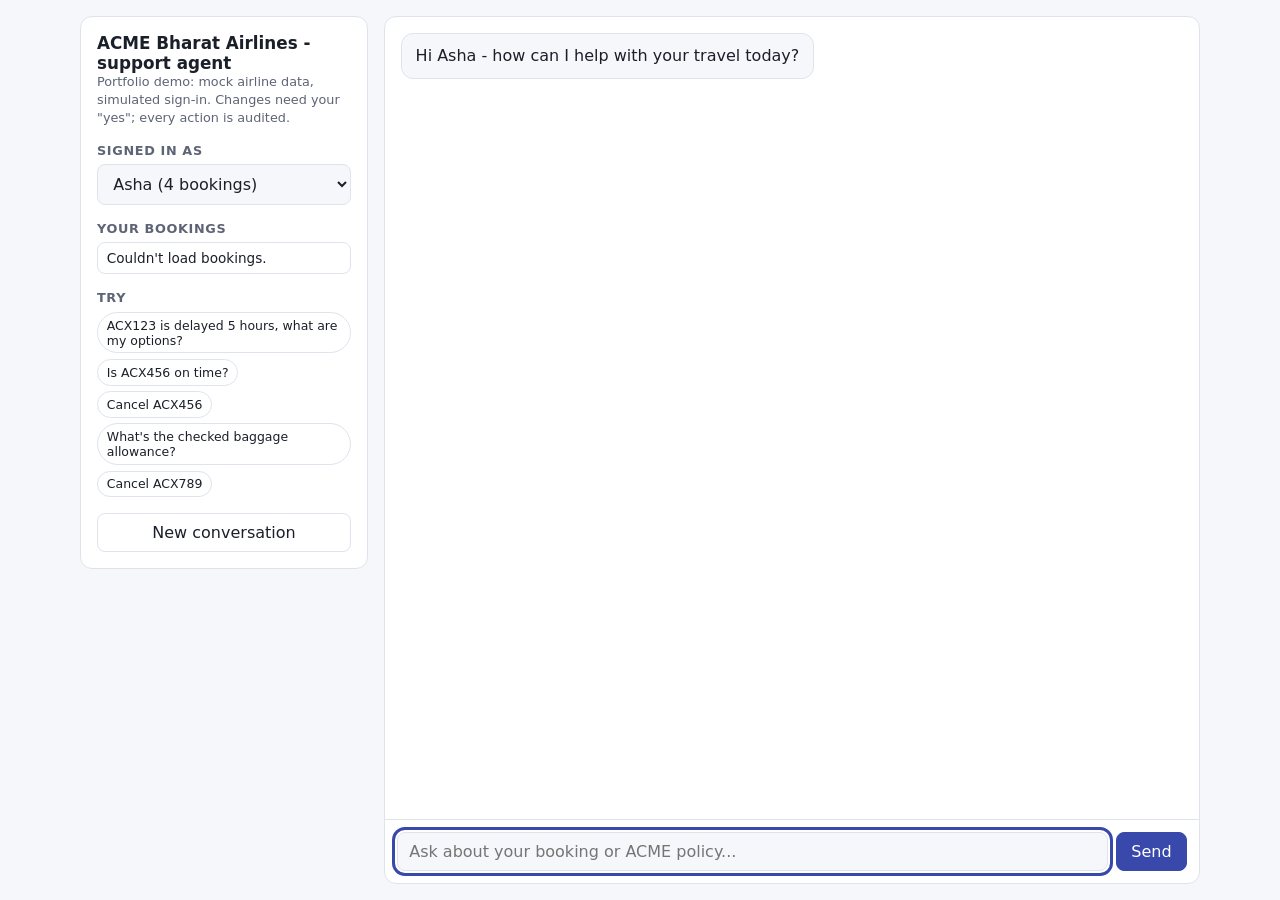
==== src/web/index.html @ 60282e02 "Phase D1: demo chat page with user switcher and confirm buttons src/web/index.html (served at /): pl" ====
<!doctype html>
<html lang="en">
<head>
  <meta charset="utf-8">
  <meta name="viewport" content="width=device-width, initial-scale=1">
  <!-- Declare both themes early so the first paint already matches the user's system theme -->
  <meta name="color-scheme" content="light dark">
  <title>ACME Support Agent - demo</title>
  <style>
    :root {
      color-scheme: light dark;

      /* raw colour pairs */
      --bg-l: #f6f7fb;        --bg-d: #0f1218;
      --panel-l: #ffffff;     --panel-d: #181c24;
      --text-l: #1b1f29;      --text-d: #e7eaf0;
      --muted-l: #5d6475;     --muted-d: #9aa3b5;
      --line-l: #dfe3ec;      --line-d: #2a303c;
      --brand-l: #3949ab;     --brand-d: #8c9eff;
      --brand-text-l: #ffffff; --brand-text-d: #10142a;
      --user-l: #e8ebfa;      --user-d: #26305a;
      --warn-l: #fff4e0;      --warn-d: #3a2c12;

      /* fallback for browsers without light-dark(): pick the pair with a media query */
      --bg: var(--bg-l); --panel: var(--panel-l); --text: var(--text-l); --muted: var(--muted-l);
      --line: var(--line-l); --brand: var(--brand-l); --brand-text: var(--brand-text-l);
      --user: var(--user-l); --warn: var(--warn-l);
      @media (prefers-color-scheme: dark) {
        --bg: var(--bg-d); --panel: var(--panel-d); --text: var(--text-d); --muted: var(--muted-d);
        --line: var(--line-d); --brand: var(--brand-d); --brand-text: var(--brand-text-d);
        --user: var(--user-d); --warn: var(--warn-d);
      }
      @supports (color: light-dark(white, black)) {
        --bg: light-dark(var(--bg-l), var(--bg-d));
        --panel: light-dark(var(--panel-l), var(--panel-d));
        --text: light-dark(var(--text-l), var(--text-d));
        --muted: light-dark(var(--muted-l), var(--muted-d));
        --line: light-dark(var(--line-l), var(--line-d));
        --brand: light-dark(var(--brand-l), var(--brand-d));
        --brand-text: light-dark(var(--brand-text-l), var(--brand-text-d));
        --user: light-dark(var(--user-l), var(--user-d));
        --warn: light-dark(var(--warn-l), var(--warn-d));
      }
      accent-color: var(--brand);
      font-family: system-ui, -apple-system, "Segoe UI", Roboto, sans-serif;
    }
    * { box-sizing: border-box; }
    body { margin: 0; background: var(--bg); color: var(--text); }
    .visually-hidden {
      position: absolute; width: 1px; height: 1px; padding: 0; margin: -1px;
      overflow: hidden; clip: rect(0 0 0 0); white-space: nowrap; border: 0;
    }
    .app {
      display: grid; grid-template-columns: 18rem 1fr; gap: 1rem;
      max-width: 72rem; margin: 0 auto; padding: 1rem; min-height: 100dvh;
    }
    @media (max-width: 52rem) { .app { grid-template-columns: 1fr; } }

    aside, main { background: var(--panel); border: 1px solid var(--line); border-radius: 12px; }
    aside { padding: 1rem; display: flex; flex-direction: column; gap: 1rem; align-self: start; }
    h1 { font-size: 1.05rem; margin: 0; }
    h2 { font-size: .8rem; text-transform: uppercase; letter-spacing: .05em; color: var(--muted); margin: 0 0 .4rem; }
    .note { font-size: .8rem; color: var(--muted); margin: 0; line-height: 1.4; }
    select, input, button { font: inherit; }
    select, input[type="text"] {
      width: 100%; padding: .55rem .7rem; border: 1px solid var(--line); border-radius: 8px;
      background: var(--bg); color: var(--text);
    }
    button {
      padding: .55rem .9rem; border-radius: 8px; border: 1px solid var(--line);
      background: var(--panel); color: var(--text); cursor: pointer;
    }
    button.primary { background: var(--brand); color: var(--brand-text); border-color: var(--brand); }
    button:disabled { opacity: .55; cursor: not-allowed; }
    :focus-visible { outline: 3px solid var(--brand); outline-offset: 2px; }

    .bookings { list-style: none; padding: 0; margin: 0; display: grid; gap: .4rem; }
    .bookings li { font-size: .85rem; padding: .45rem .55rem; border: 1px solid var(--line); border-radius: 8px; }
    .bookings b { font-family: ui-monospace, monospace; }
    .bookings span { display: block; color: var(--muted); font-size: .78rem; }
    .examples { display: flex; flex-wrap: wrap; gap: .35rem; }
    .examples button { font-size: .78rem; padding: .3rem .55rem; border-radius: 999px; text-align: left; }

    main { display: grid; grid-template-rows: 1fr auto; min-height: 70dvh; overflow: hidden; }
    .log {
      list-style: none; margin: 0; padding: 1rem; overflow-y: auto; display: flex;
      flex-direction: column; gap: .75rem; max-height: calc(100dvh - 9rem);
      scrollbar-width: thin;
    }
    .msg { max-width: 85%; padding: .65rem .85rem; border-radius: 12px; line-height: 1.45; }
    .msg p { margin: 0; white-space: pre-wrap; overflow-wrap: anywhere; }
    .msg.user { align-self: flex-end; background: var(--user); }
    .msg.bot { align-self: flex-start; background: var(--bg); border: 1px solid var(--line); }
    .msg.error { align-self: flex-start; background: var(--warn); }
    .meta { margin-top: .45rem; font-size: .72rem; color: var(--muted); display: flex; flex-wrap: wrap; gap: .35rem; }
    .badge { border: 1px solid var(--line); border-radius: 999px; padding: .05rem .45rem; font-family: ui-monospace, monospace; }
    .confirm { display: flex; gap: .5rem; margin-top: .6rem; }
    .typing { color: var(--muted); font-size: .85rem; padding: 0 1rem .5rem; min-height: 1.2rem; }

    form { display: flex; gap: .5rem; padding: .75rem; border-top: 1px solid var(--line); }
    form input { flex: 1; }
  </style>
</head>
<body>
<div class="app">
  <aside aria-label="Demo controls">
    <div>
      <h1>ACME Bharat Airlines - support agent</h1>
      <p class="note">Portfolio demo: mock airline data, simulated sign-in. Changes need your "yes"; every action is audited.</p>
    </div>

    <div>
      <label for="user"><h2>Signed in as</h2></label>
      <select id="user">
        <option value="asha">Asha (4 bookings)</option>
        <option value="ravi">Ravi (3 bookings)</option>
      </select>
    </div>

    <div>
      <h2 id="bookings-title">Your bookings</h2>
      <ul class="bookings" id="bookings" aria-labelledby="bookings-title"></ul>
    </div>

    <div>
      <h2 id="examples-title">Try</h2>
      <div class="examples" id="examples" role="group" aria-labelledby="examples-title"></div>
    </div>

    <button type="button" id="new-chat">New conversation</button>
  </aside>

  <main>
    <!-- role="log": new messages are announced to screen readers politely -->
    <ol class="log" id="log" role="log" aria-label="Conversation"></ol>
    <div>
      <p class="typing" id="typing" aria-live="polite"></p>
      <!-- A real form with a single-line input: Enter submits natively and IME input is safe -->
      <form id="form">
        <label for="message" class="visually-hidden">Message</label>
        <input type="text" id="message" autocomplete="off" required maxlength="1000"
               placeholder="Ask about your booking or ACME policy...">
        <button type="submit" class="primary" id="send">Send</button>
      </form>
    </div>
  </main>
</div>

<script>
{
  const EXAMPLES = {
    asha: ["ACX123 is delayed 5 hours, what are my options?", "Is ACX456 on time?",
           "Cancel ACX456", "What's the checked baggage allowance?", "Cancel ACX789"],
    ravi: ["My flight ACX789 got cancelled, what can I do?", "What's happening with ACX654?",
           "ACX987 is delayed 7 hours - compensation?", "I want to speak to a manager"],
  };
  const $ = (id) => document.getElementById(id);
  const log = $("log"), form = $("form"), input = $("message"), send = $("send");
  const typing = $("typing"), userSel = $("user");
  let session = crypto.randomUUID();

  const headers = () => ({ "Authorization": `Bearer demo-${userSel.value}`,
                           "Content-Type": "application/json" });

  // Untrusted text (customer input, LLM output) is only ever inserted with textContent:
  // never innerHTML, so a message containing HTML/script can't run in this page.
  function el(tag, cls, text) {
    const node = document.createElement(tag);
    if (cls) node.className = cls;
    if (text != null) node.textContent = text;
    return node;
  }

  function add(node) {
    log.append(node);
    node.scrollIntoView({ block: "end", behavior: "smooth" });
  }

  function addUser(text) {
    const li = el("li", "msg user");
    li.append(el("p", null, text));
    add(li);
  }

  function addBot(data) {
    const li = el("li", "msg bot");
    li.append(el("p", null, data.reply));
    const meta = el("div", "meta");
    meta.append(el("span", "badge", data.route), el("span", "badge", `router: ${data.router}`),
                el("span", "badge", `${data.latency_ms} ms`));
    for (const s of data.sources || []) meta.append(el("span", "badge", s));
    li.append(meta);
    if (data.pending_action) {
      const box = el("div", "confirm");
      const yes = el("button", "primary", "Yes, go ahead");
      const no = el("button", null, "No");
      for (const [btn, answer] of [[yes, "yes"], [no, "no"]]) {
        btn.type = "button";
        btn.addEventListener("click", () => { yes.disabled = no.disabled = true; ask(answer); });
      }
      box.append(yes, no);
      li.append(box);
    }
    add(li);
  }

  function addError(text) {
    const li = el("li", "msg error");
    li.append(el("p", null, text));
    add(li);
  }

  async function ask(text) {
    addUser(text);
    send.disabled = true;
    typing.textContent = "Agent is working...";
    try {
      const res = await fetch("/v1/chat", { method: "POST", headers: headers(),
                                            body: JSON.stringify({ message: text, session_id: session }) });
      if (res.status === 429) addError("Too many requests for this demo right now - please wait a minute.");
      else if (!res.ok) addError(`Something went wrong (HTTP ${res.status}). Please try again.`);
      else addBot(await res.json());
    } catch {
      addError("Couldn't reach the server. Is it running?");
    } finally {
      send.disabled = false;
      typing.textContent = "";
      input.focus();
      loadBookings();   // a cancel or rebooking changes the sidebar, whichever button sent it
    }
  }

  async function loadBookings() {
    const list = $("bookings");
    list.replaceChildren();
    try {
      const res = await fetch("/v1/bookings", { headers: headers() });
      for (const b of await res.json()) {
        const li = el("li");
        li.append(el("b", null, b.pnr), document.createTextNode(` ${b.flight}`),
                  el("span", null, `${b.route} · ${b.status}`));
        list.append(li);
      }
    } catch { list.append(el("li", null, "Couldn't load bookings.")); }
  }

  function loadExamples() {
    const box = $("examples");
    box.replaceChildren();
    for (const text of EXAMPLES[userSel.value]) {
      const b = el("button", null, text);
      b.type = "button";
      b.addEventListener("click", () => ask(text));
      box.append(b);
    }
  }

  function newConversation() {
    session = crypto.randomUUID();
    log.replaceChildren();
    const li = el("li", "msg bot");
    li.append(el("p", null, `Hi ${userSel.options[userSel.selectedIndex].text.split(" ")[0]} - ` +
                            "how can I help with your travel today?"));
    log.append(li);
    loadBookings();
    loadExamples();
    input.focus();
  }

  form.addEventListener("submit", (e) => {
    e.preventDefault();
    const text = input.value.trim();
    if (!text || send.disabled) return;
    input.value = "";
    ask(text);
  });
  userSel.addEventListener("change", newConversation);
  $("new-chat").addEventListener("click", newConversation);
  newConversation();
}
</script>
</body>
</html>
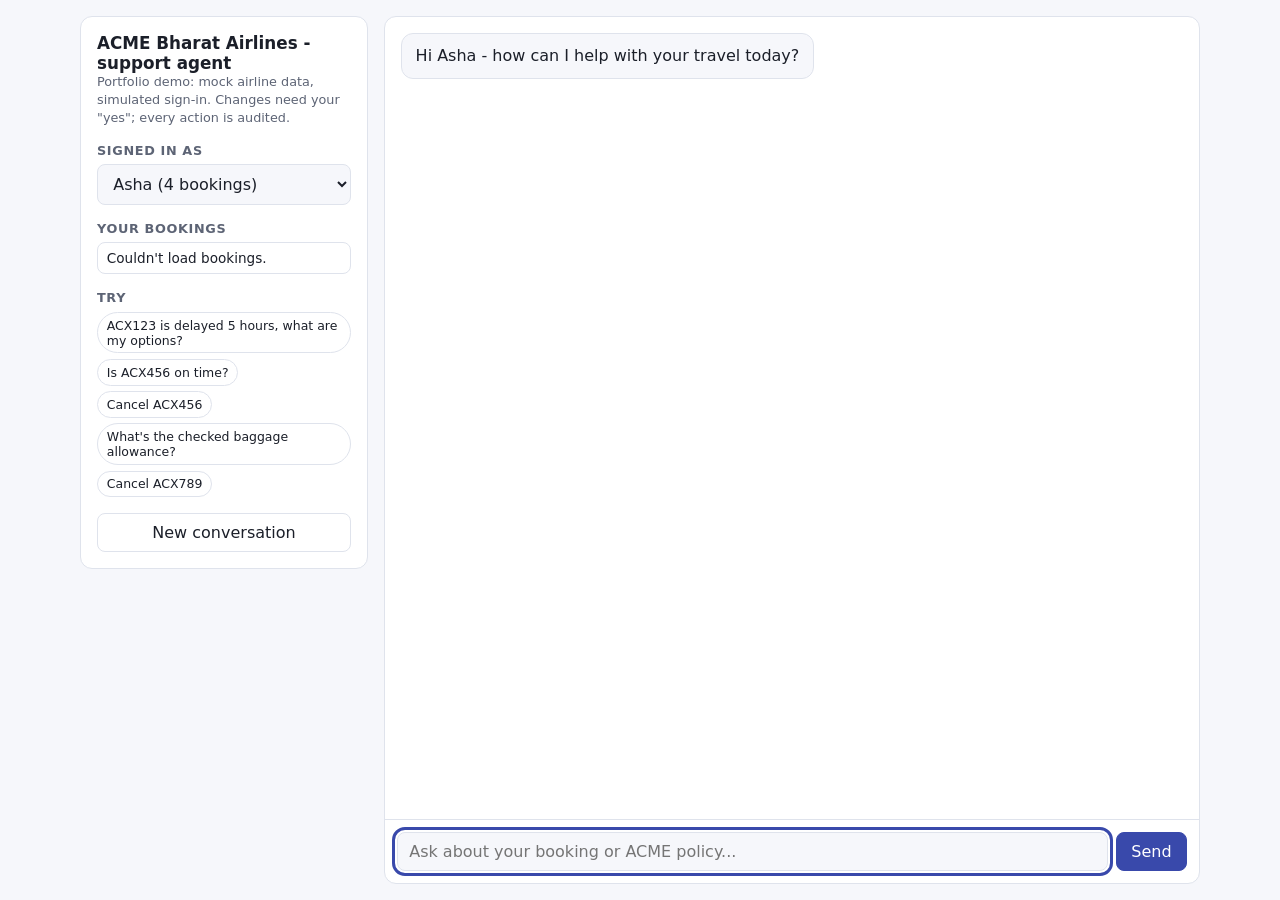
==== commit 26c575a7: "Phase D2: abuse controls, demo reset, production container - src/ratelimit.py: per-visitor limit (RA" ====
--- a/src/web/index.html
+++ b/src/web/index.html
@@ -128,6 +128,7 @@
     </div>
 
     <button type="button" id="new-chat">New conversation</button>
+    <button type="button" id="reset-demo" hidden>Reset demo data</button>
   </aside>
 
   <main>
@@ -276,6 +277,21 @@
   });
   userSel.addEventListener("change", newConversation);
   $("new-chat").addEventListener("click", newConversation);
+
+  // Public demo only: visitors share one mock airline, so let anyone restore it.
+  const resetBtn = $("reset-demo");
+  fetch("/v1/demo").then((r) => r.json()).then((d) => { resetBtn.hidden = !d.demo_mode; })
+                   .catch(() => {});
+  resetBtn.addEventListener("click", async () => {
+    resetBtn.disabled = true;
+    try {
+      const res = await fetch("/v1/demo/reset", { method: "POST", headers: headers() });
+      if (!res.ok) throw new Error(res.status);
+      newConversation();
+    } catch { addError("Couldn't reset the demo data."); }
+    finally { resetBtn.disabled = false; }
+  });
+
   newConversation();
 }
 </script>
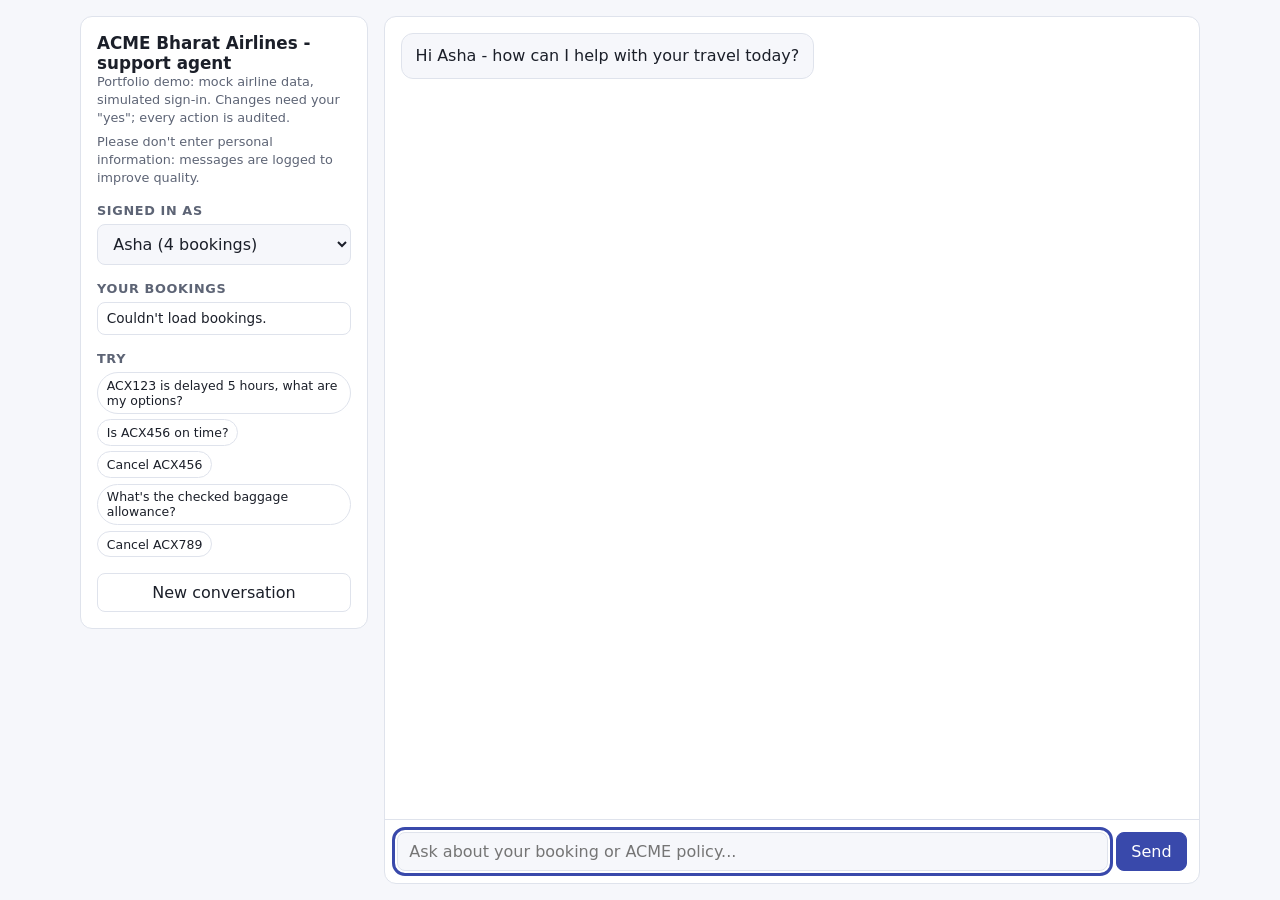
==== commit 83e54d87: "Reply polish: no leaked prompt headings, apologise only for problems Seen live on Azure: a baggage a" ====
--- a/src/web/index.html
+++ b/src/web/index.html
@@ -61,6 +61,7 @@
     h1 { font-size: 1.05rem; margin: 0; }
     h2 { font-size: .8rem; text-transform: uppercase; letter-spacing: .05em; color: var(--muted); margin: 0 0 .4rem; }
     .note { font-size: .8rem; color: var(--muted); margin: 0; line-height: 1.4; }
+    .note + .note { margin-top: .4rem; }
     select, input, button { font: inherit; }
     select, input[type="text"] {
       width: 100%; padding: .55rem .7rem; border: 1px solid var(--line); border-radius: 8px;
@@ -107,6 +108,7 @@
     <div>
       <h1>ACME Bharat Airlines - support agent</h1>
       <p class="note">Portfolio demo: mock airline data, simulated sign-in. Changes need your "yes"; every action is audited.</p>
+      <p class="note">Please don't enter personal information: messages are logged to improve quality.</p>
     </div>
 
     <div>
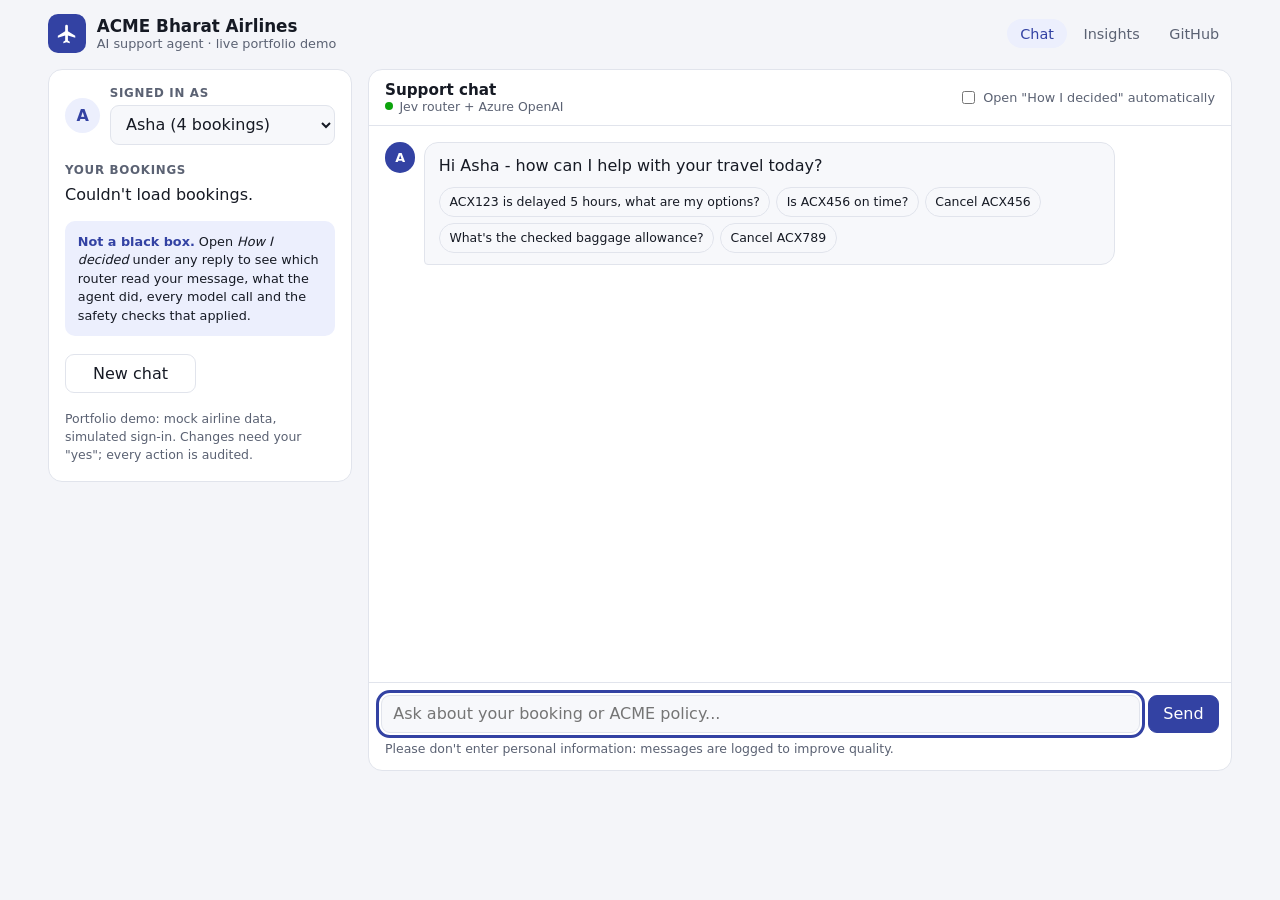
==== commit bd0814b8: "Glass-box chat redesign + public /insights page Chat page: airline header with Chat / Insights / Git" ====
--- a/src/web/index.html
+++ b/src/web/index.html
@@ -9,38 +9,53 @@
   <style>
     :root {
       color-scheme: light dark;
+      interpolate-size: allow-keywords;   /* lets <details> animate to its natural height */
 
       /* raw colour pairs */
-      --bg-l: #f6f7fb;        --bg-d: #0f1218;
-      --panel-l: #ffffff;     --panel-d: #181c24;
-      --text-l: #1b1f29;      --text-d: #e7eaf0;
-      --muted-l: #5d6475;     --muted-d: #9aa3b5;
-      --line-l: #dfe3ec;      --line-d: #2a303c;
-      --brand-l: #3949ab;     --brand-d: #8c9eff;
-      --brand-text-l: #ffffff; --brand-text-d: #10142a;
-      --user-l: #e8ebfa;      --user-d: #26305a;
-      --warn-l: #fff4e0;      --warn-d: #3a2c12;
+      --bg-l: #f4f5f9;        --bg-d: #0d1016;
+      --panel-l: #ffffff;     --panel-d: #161a22;
+      --sunk-l: #f7f8fb;      --sunk-d: #11141b;
+      --text-l: #161a24;      --text-d: #e8ebf1;
+      --muted-l: #5b6273;     --muted-d: #9ba4b6;
+      --line-l: #e1e4ec;      --line-d: #272d39;
+      --brand-l: #3342a3;     --brand-d: #8c9eff;
+      --brand-text-l: #ffffff; --brand-text-d: #0f1330;
+      --brand-soft-l: #eceffd; --brand-soft-d: #1f2547;
+      --user-l: #3342a3;      --user-d: #3a4796;
+      --user-text-l: #ffffff; --user-text-d: #ffffff;
+      --ok-l: #e7f6e7;        --ok-d: #12301a;
+      --late-l: #fff4dc;      --late-d: #3a2c10;
+      --off-l: #fdeaea;       --off-d: #3a1719;
 
       /* fallback for browsers without light-dark(): pick the pair with a media query */
-      --bg: var(--bg-l); --panel: var(--panel-l); --text: var(--text-l); --muted: var(--muted-l);
-      --line: var(--line-l); --brand: var(--brand-l); --brand-text: var(--brand-text-l);
-      --user: var(--user-l); --warn: var(--warn-l);
+      --bg: var(--bg-l); --panel: var(--panel-l); --sunk: var(--sunk-l); --text: var(--text-l);
+      --muted: var(--muted-l); --line: var(--line-l); --brand: var(--brand-l);
+      --brand-text: var(--brand-text-l); --brand-soft: var(--brand-soft-l); --user: var(--user-l);
+      --user-text: var(--user-text-l); --ok: var(--ok-l); --late: var(--late-l); --off: var(--off-l);
       @media (prefers-color-scheme: dark) {
-        --bg: var(--bg-d); --panel: var(--panel-d); --text: var(--text-d); --muted: var(--muted-d);
-        --line: var(--line-d); --brand: var(--brand-d); --brand-text: var(--brand-text-d);
-        --user: var(--user-d); --warn: var(--warn-d);
+        --bg: var(--bg-d); --panel: var(--panel-d); --sunk: var(--sunk-d); --text: var(--text-d);
+        --muted: var(--muted-d); --line: var(--line-d); --brand: var(--brand-d);
+        --brand-text: var(--brand-text-d); --brand-soft: var(--brand-soft-d); --user: var(--user-d);
+        --user-text: var(--user-text-d); --ok: var(--ok-d); --late: var(--late-d); --off: var(--off-d);
       }
       @supports (color: light-dark(white, black)) {
         --bg: light-dark(var(--bg-l), var(--bg-d));
         --panel: light-dark(var(--panel-l), var(--panel-d));
+        --sunk: light-dark(var(--sunk-l), var(--sunk-d));
         --text: light-dark(var(--text-l), var(--text-d));
         --muted: light-dark(var(--muted-l), var(--muted-d));
         --line: light-dark(var(--line-l), var(--line-d));
         --brand: light-dark(var(--brand-l), var(--brand-d));
         --brand-text: light-dark(var(--brand-text-l), var(--brand-text-d));
+        --brand-soft: light-dark(var(--brand-soft-l), var(--brand-soft-d));
         --user: light-dark(var(--user-l), var(--user-d));
-        --warn: light-dark(var(--warn-l), var(--warn-d));
+        --user-text: light-dark(var(--user-text-l), var(--user-text-d));
+        --ok: light-dark(var(--ok-l), var(--ok-d));
+        --late: light-dark(var(--late-l), var(--late-d));
+        --off: light-dark(var(--off-l), var(--off-d));
       }
+      /* status colours: fixed in both themes, always paired with an icon and a label */
+      --good: #0ca30c; --warning: #fab219; --critical: #d03b3b;
       accent-color: var(--brand);
       font-family: system-ui, -apple-system, "Segoe UI", Roboto, sans-serif;
     }
@@ -50,73 +65,209 @@
       position: absolute; width: 1px; height: 1px; padding: 0; margin: -1px;
       overflow: hidden; clip: rect(0 0 0 0); white-space: nowrap; border: 0;
     }
+    select, input, button { font: inherit; }
+    :focus-visible { outline: 3px solid var(--brand); outline-offset: 2px; }
+    a { color: var(--brand); }
+
+    /* ---------------------------------------------------------------- top bar */
+    .topbar {
+      display: flex; align-items: center; justify-content: space-between; gap: 1rem;
+      flex-wrap: wrap; max-width: 76rem; margin: 0 auto; padding: .9rem 1rem .2rem;
+    }
+    .brand { display: flex; align-items: center; gap: .65rem; }
+    .logo {
+      inline-size: 2.4rem; block-size: 2.4rem; border-radius: 10px; display: grid;
+      place-items: center; background: var(--brand); color: var(--brand-text);
+    }
+    .brand h1 { font-size: 1.05rem; margin: 0; line-height: 1.2; }
+    .brand p { margin: 0; font-size: .8rem; color: var(--muted); }
+    nav ul { display: flex; gap: .25rem; list-style: none; margin: 0; padding: 0; }
+    nav a {
+      display: block; padding: .4rem .8rem; border-radius: 999px; text-decoration: none;
+      color: var(--muted); font-size: .9rem; font-weight: 500;
+    }
+    nav a:hover { color: var(--text); background: var(--panel); }
+    nav a[aria-current="page"] { background: var(--brand-soft); color: var(--brand); }
+
+    /* ---------------------------------------------------------------- layout */
     .app {
-      display: grid; grid-template-columns: 18rem 1fr; gap: 1rem;
-      max-width: 72rem; margin: 0 auto; padding: 1rem; min-height: 100dvh;
-    }
-    @media (max-width: 52rem) { .app { grid-template-columns: 1fr; } }
-
-    aside, main { background: var(--panel); border: 1px solid var(--line); border-radius: 12px; }
-    aside { padding: 1rem; display: flex; flex-direction: column; gap: 1rem; align-self: start; }
-    h1 { font-size: 1.05rem; margin: 0; }
-    h2 { font-size: .8rem; text-transform: uppercase; letter-spacing: .05em; color: var(--muted); margin: 0 0 .4rem; }
-    .note { font-size: .8rem; color: var(--muted); margin: 0; line-height: 1.4; }
-    .note + .note { margin-top: .4rem; }
-    select, input, button { font: inherit; }
+      display: grid; grid-template-columns: 19rem 1fr; gap: 1rem;
+      max-width: 76rem; margin: 0 auto; padding: .8rem 1rem 1rem;
+    }
+    @media (max-width: 54rem) {
+      .app { grid-template-columns: 1fr; }
+      main { order: -1; min-height: 70dvh; }      /* phones: the chat is the product - show it first */
+    }
+    aside, main { background: var(--panel); border: 1px solid var(--line); border-radius: 14px; }
+    aside { padding: 1rem; display: flex; flex-direction: column; gap: 1.1rem; align-self: start; }
+    h2 { font-size: .74rem; text-transform: uppercase; letter-spacing: .06em; color: var(--muted);
+         margin: 0 0 .5rem; font-weight: 600; }
+    .note { font-size: .78rem; color: var(--muted); margin: 0; line-height: 1.45; }
+    .note + .note { margin-top: .35rem; }
+
+    .profile { display: flex; align-items: center; gap: .6rem; }
+    .avatar {
+      flex: none; inline-size: 2.2rem; block-size: 2.2rem; border-radius: 50%; display: grid;
+      place-items: center; font-weight: 600; background: var(--brand-soft); color: var(--brand);
+    }
     select, input[type="text"] {
-      width: 100%; padding: .55rem .7rem; border: 1px solid var(--line); border-radius: 8px;
-      background: var(--bg); color: var(--text);
+      width: 100%; padding: .55rem .7rem; border: 1px solid var(--line); border-radius: 9px;
+      background: var(--sunk); color: var(--text);
     }
     button {
-      padding: .55rem .9rem; border-radius: 8px; border: 1px solid var(--line);
+      padding: .55rem .9rem; border-radius: 9px; border: 1px solid var(--line);
       background: var(--panel); color: var(--text); cursor: pointer;
     }
+    button:hover { border-color: var(--brand); }
     button.primary { background: var(--brand); color: var(--brand-text); border-color: var(--brand); }
     button:disabled { opacity: .55; cursor: not-allowed; }
-    :focus-visible { outline: 3px solid var(--brand); outline-offset: 2px; }
-
-    .bookings { list-style: none; padding: 0; margin: 0; display: grid; gap: .4rem; }
-    .bookings li { font-size: .85rem; padding: .45rem .55rem; border: 1px solid var(--line); border-radius: 8px; }
-    .bookings b { font-family: ui-monospace, monospace; }
-    .bookings span { display: block; color: var(--muted); font-size: .78rem; }
-    .examples { display: flex; flex-wrap: wrap; gap: .35rem; }
-    .examples button { font-size: .78rem; padding: .3rem .55rem; border-radius: 999px; text-align: left; }
-
-    main { display: grid; grid-template-rows: 1fr auto; min-height: 70dvh; overflow: hidden; }
+    .actions { display: grid; grid-template-columns: 1fr 1fr; gap: .5rem; }
+
+    /* ---------------------------------------------------------------- booking cards */
+    .bookings { list-style: none; padding: 0; margin: 0; display: grid; gap: .5rem; }
+    .booking {
+      padding: .6rem .7rem; border: 1px solid var(--line); border-radius: 10px;
+      border-inline-start: 4px solid var(--state-color, var(--line)); background: var(--sunk);
+    }
+    .booking[data-state="ok"] { --state-color: var(--good); }
+    .booking[data-state="delayed"] { --state-color: var(--warning); }
+    .booking[data-state="cancelled"] { --state-color: var(--critical); }
+    .booking .top { display: flex; justify-content: space-between; align-items: baseline; gap: .5rem; }
+    .booking .pnr { font-family: ui-monospace, monospace; font-weight: 700; font-size: .88rem; }
+    .booking .flight { font-size: .78rem; color: var(--muted); }
+    .booking .route { font-size: .84rem; margin: .15rem 0 .35rem; }
+    .pill {
+      display: inline-flex; align-items: center; gap: .3rem; font-size: .74rem;
+      padding: .1rem .5rem; border-radius: 999px; font-weight: 500;
+    }
+    .pill .dot { inline-size: .5rem; block-size: .5rem; border-radius: 50%; background: var(--state-color); }
+    .booking[data-state="ok"] .pill { background: var(--ok); }
+    .booking[data-state="delayed"] .pill { background: var(--late); }
+    .booking[data-state="cancelled"] .pill { background: var(--off); }
+    .outcome { display: block; margin-top: .35rem; font-size: .76rem; font-weight: 600; color: var(--brand); }
+
+    .examples { display: flex; flex-wrap: wrap; gap: .35rem; margin-top: .6rem; }
+    .examples button { font-size: .78rem; padding: .3rem .6rem; border-radius: 999px; text-align: left;
+                       background: var(--sunk); }
+
+    .explainer { background: var(--brand-soft); border-radius: 10px; padding: .7rem .8rem; }
+    .explainer p { margin: 0; font-size: .8rem; line-height: 1.45; }
+    .explainer strong { color: var(--brand); }
+
+    /* ---------------------------------------------------------------- chat */
+    main { display: grid; grid-template-rows: auto 1fr auto; min-height: 78dvh; overflow: hidden; }
+    .chat-head {
+      display: flex; justify-content: space-between; align-items: center; gap: .75rem; flex-wrap: wrap;
+      padding: .7rem 1rem; border-bottom: 1px solid var(--line);
+    }
+    .chat-head h2 { margin: 0; font-size: .95rem; text-transform: none; letter-spacing: 0; color: var(--text); }
+    .chat-head .status { font-size: .78rem; color: var(--muted); display: flex; align-items: center; gap: .4rem; }
+    .chat-head .live { inline-size: .5rem; block-size: .5rem; border-radius: 50%; background: var(--good); }
+    .toggle { font-size: .8rem; color: var(--muted); display: flex; align-items: center; gap: .35rem; cursor: pointer; }
+
     .log {
       list-style: none; margin: 0; padding: 1rem; overflow-y: auto; display: flex;
-      flex-direction: column; gap: .75rem; max-height: calc(100dvh - 9rem);
-      scrollbar-width: thin;
-    }
-    .msg { max-width: 85%; padding: .65rem .85rem; border-radius: 12px; line-height: 1.45; }
-    .msg p { margin: 0; white-space: pre-wrap; overflow-wrap: anywhere; }
-    .msg.user { align-self: flex-end; background: var(--user); }
-    .msg.bot { align-self: flex-start; background: var(--bg); border: 1px solid var(--line); }
-    .msg.error { align-self: flex-start; background: var(--warn); }
-    .meta { margin-top: .45rem; font-size: .72rem; color: var(--muted); display: flex; flex-wrap: wrap; gap: .35rem; }
-    .badge { border: 1px solid var(--line); border-radius: 999px; padding: .05rem .45rem; font-family: ui-monospace, monospace; }
-    .confirm { display: flex; gap: .5rem; margin-top: .6rem; }
-    .typing { color: var(--muted); font-size: .85rem; padding: 0 1rem .5rem; min-height: 1.2rem; }
+      flex-direction: column; gap: 1rem; max-height: calc(100dvh - 12rem); scrollbar-width: thin;
+    }
+    .msg { display: flex; gap: .55rem; max-width: 88%; }
+    .msg.user { align-self: flex-end; flex-direction: row-reverse; }
+    .msg .avatar { inline-size: 1.9rem; block-size: 1.9rem; font-size: .8rem; }
+    .msg.bot .avatar { background: var(--brand); color: var(--brand-text); }
+    .bubble { padding: .65rem .85rem; border-radius: 14px; line-height: 1.5; min-width: 0; }
+    .bubble p { margin: 0; white-space: pre-wrap; overflow-wrap: anywhere; }
+    .msg.user .bubble { background: var(--user); color: var(--user-text); border-end-end-radius: 4px; }
+    .msg.bot .bubble { background: var(--sunk); border: 1px solid var(--line); border-end-start-radius: 4px; }
+    .msg.error .bubble { background: var(--late); }
+
+    .chips { margin-top: .55rem; display: flex; flex-wrap: wrap; gap: .3rem; font-size: .72rem; }
+    .chip { border: 1px solid var(--line); border-radius: 999px; padding: .08rem .5rem; color: var(--muted);
+            background: var(--panel); }
+    .chip.code { border-color: var(--good); }
+
+    .confirm {
+      margin-top: .7rem; padding: .6rem .7rem; border-radius: 10px; background: var(--late);
+      border-inline-start: 4px solid var(--warning);
+    }
+    .confirm p { font-size: .82rem; margin: 0 0 .5rem; }
+    .confirm .buttons { display: flex; gap: .5rem; }
+
+    /* "How I decided" - native <details>: keyboard and screen-reader support built in */
+    details.trace { margin-top: .55rem; border: 1px solid var(--line); border-radius: 10px; background: var(--panel); }
+    details.trace summary {
+      cursor: pointer; padding: .45rem .65rem; font-size: .8rem; font-weight: 600; color: var(--brand);
+      display: flex; justify-content: space-between; gap: .75rem; flex-wrap: wrap;
+    }
+    details.trace summary .sum { font-weight: 400; color: var(--muted); }
+    details.trace::details-content {
+      block-size: 0; overflow: hidden;
+      transition: block-size .25s ease, content-visibility .25s allow-discrete;
+    }
+    details.trace[open]::details-content { block-size: auto; }
+    @media (prefers-reduced-motion: reduce) { details.trace::details-content { transition: none; } }
+    .trace-body { padding: .2rem .7rem .7rem; display: grid; gap: .7rem; font-size: .8rem; }
+    .trace-body h3 { font-size: .7rem; text-transform: uppercase; letter-spacing: .06em; color: var(--muted); margin: 0 0 .35rem; }
+    .steps { list-style: none; margin: 0; padding: 0; display: grid; gap: .4rem; }
+    .step { display: grid; grid-template-columns: 5.2rem 1fr auto; gap: .5rem; align-items: start; }
+    .step .name { font-weight: 600; }
+    .step .ms { color: var(--muted); font-variant-numeric: tabular-nums; }
+    .step .bar { grid-column: 2 / 4; block-size: 4px; border-radius: 2px; background: var(--line); overflow: hidden; }
+    .step .bar span { display: block; block-size: 100%; background: var(--brand); border-radius: 2px; }
+    .risks { display: grid; gap: .45rem; }
+    .risk { display: grid; grid-template-columns: 9rem 1fr 3.2rem; gap: .5rem; align-items: center; }
+    .risk .track { position: relative; block-size: 8px; border-radius: 4px; background: var(--brand-soft); }
+    .risk .fill { position: absolute; inset-block: 0; inset-inline-start: 0; border-radius: 4px; background: var(--brand); }
+    .risk.flagged .fill { background: var(--critical); }
+    .risk .threshold { position: absolute; inset-block: -3px; inline-size: 2px; background: var(--text); }
+    .risk .val { font-variant-numeric: tabular-nums; text-align: end; }
+    .checks { list-style: none; margin: 0; padding: 0; display: grid; gap: .25rem; }
+    .checks li::before { content: "\2713"; color: var(--good); font-weight: 700; margin-inline-end: .45rem; }
+    .sources { margin: 0; padding-inline-start: 1.1rem; color: var(--muted); }
+
+    .typing { display: none; align-items: center; gap: .5rem; padding: 0 1rem .6rem; color: var(--muted); font-size: .82rem; }
+    .typing.on { display: flex; }
+    .dots { display: inline-flex; gap: 3px; }
+    .dots span { inline-size: 6px; block-size: 6px; border-radius: 50%; background: var(--muted); animation: blink 1.2s infinite; }
+    .dots span:nth-child(2) { animation-delay: .2s; }
+    .dots span:nth-child(3) { animation-delay: .4s; }
+    @keyframes blink { 0%, 80%, 100% { opacity: .25; } 40% { opacity: 1; } }
+    @media (prefers-reduced-motion: reduce) { .dots span { animation: none; opacity: .6; } }
 
     form { display: flex; gap: .5rem; padding: .75rem; border-top: 1px solid var(--line); }
     form input { flex: 1; }
+    .privacy { padding: 0 1rem .7rem; margin-top: -.3rem; }
   </style>
 </head>
 <body>
+<header class="topbar">
+  <div class="brand">
+    <div class="logo" aria-hidden="true">
+      <svg width="22" height="22" viewBox="0 0 24 24" fill="currentColor"><path d="M21 16v-2l-8-5V3.5a1.5 1.5 0 0 0-3 0V9l-8 5v2l8-2.5V19l-2 1.5V22l3.5-1 3.5 1v-1.5L13 19v-5.5z"/></svg>
+    </div>
+    <div>
+      <h1>ACME Bharat Airlines</h1>
+      <p>AI support agent &middot; live portfolio demo</p>
+    </div>
+  </div>
+  <nav aria-label="Site">
+    <ul>
+      <li><a href="/" aria-current="page">Chat</a></li>
+      <li><a href="/insights">Insights</a></li>
+      <li><a href="https://github.com/Khatalahmed/acme-ai-support" rel="noopener">GitHub</a></li>
+    </ul>
+  </nav>
+</header>
+
 <div class="app">
   <aside aria-label="Demo controls">
-    <div>
-      <h1>ACME Bharat Airlines - support agent</h1>
-      <p class="note">Portfolio demo: mock airline data, simulated sign-in. Changes need your "yes"; every action is audited.</p>
-      <p class="note">Please don't enter personal information: messages are logged to improve quality.</p>
-    </div>
-
-    <div>
-      <label for="user"><h2>Signed in as</h2></label>
-      <select id="user">
-        <option value="asha">Asha (4 bookings)</option>
-        <option value="ravi">Ravi (3 bookings)</option>
-      </select>
+    <div class="profile">
+      <div class="avatar" id="initial" aria-hidden="true">A</div>
+      <div style="flex:1">
+        <label for="user"><h2 style="margin-bottom:.3rem">Signed in as</h2></label>
+        <select id="user">
+          <option value="asha">Asha (4 bookings)</option>
+          <option value="ravi">Ravi (3 bookings)</option>
+        </select>
+      </div>
     </div>
 
     <div>
@@ -124,20 +275,37 @@
       <ul class="bookings" id="bookings" aria-labelledby="bookings-title"></ul>
     </div>
 
+    <div class="explainer">
+      <p><strong>Not a black box.</strong> Open <em>How I decided</em> under any reply to see
+        which router read your message, what the agent did, every model call and the safety
+        checks that applied.</p>
+    </div>
+
+    <div class="actions">
+      <button type="button" id="new-chat">New chat</button>
+      <button type="button" id="reset-demo" hidden>Reset demo</button>
+    </div>
+
     <div>
-      <h2 id="examples-title">Try</h2>
-      <div class="examples" id="examples" role="group" aria-labelledby="examples-title"></div>
-    </div>
-
-    <button type="button" id="new-chat">New conversation</button>
-    <button type="button" id="reset-demo" hidden>Reset demo data</button>
+      <p class="note">Portfolio demo: mock airline data, simulated sign-in. Changes need your "yes"; every action is audited.</p>
+    </div>
   </aside>
 
   <main>
+    <div class="chat-head">
+      <div>
+        <h2>Support chat</h2>
+        <span class="status"><span class="live" aria-hidden="true"></span>Jev router + Azure OpenAI</span>
+      </div>
+      <label class="toggle"><input type="checkbox" id="auto-open"> Open "How I decided" automatically</label>
+    </div>
     <!-- role="log": new messages are announced to screen readers politely -->
     <ol class="log" id="log" role="log" aria-label="Conversation"></ol>
     <div>
-      <p class="typing" id="typing" aria-live="polite"></p>
+      <div class="typing" id="typing" aria-live="polite">
+        <span class="dots" aria-hidden="true"><span></span><span></span><span></span></span>
+        <span id="typing-text"></span>
+      </div>
       <!-- A real form with a single-line input: Enter submits natively and IME input is safe -->
       <form id="form">
         <label for="message" class="visually-hidden">Message</label>
@@ -145,6 +313,7 @@
                placeholder="Ask about your booking or ACME policy...">
         <button type="submit" class="primary" id="send">Send</button>
       </form>
+      <p class="note privacy">Please don't enter personal information: messages are logged to improve quality.</p>
     </div>
   </main>
 </div>
@@ -155,68 +324,153 @@
     asha: ["ACX123 is delayed 5 hours, what are my options?", "Is ACX456 on time?",
            "Cancel ACX456", "What's the checked baggage allowance?", "Cancel ACX789"],
     ravi: ["My flight ACX789 got cancelled, what can I do?", "What's happening with ACX654?",
-           "ACX987 is delayed 7 hours - compensation?", "I want to speak to a manager"],
+           "ACX987 is delayed 7 hours - compensation?", "Refund ACX654 right now or I'll sue"],
   };
+  const STATE_ICON = { ok: "On time", delayed: "Delayed", cancelled: "Cancelled" };
+  const FAMILIES = [["rag", "Policy answer"], ["tool:get_flight_status", "Booking status"],
+                    ["agent:", "Disruption agent"], ["confirm:", "Confirmation"],
+                    ["tool:", "Change completed"], ["escalated", "Handed to a person"],
+                    ["clarify", "Clarifying question"]];
   const $ = (id) => document.getElementById(id);
   const log = $("log"), form = $("form"), input = $("message"), send = $("send");
-  const typing = $("typing"), userSel = $("user");
+  const typing = $("typing"), userSel = $("user"), autoOpen = $("auto-open");
   let session = crypto.randomUUID();
+
+  // Per-viewer convenience only: may be unavailable (private mode), so never required.
+  try { autoOpen.checked = localStorage.getItem("acme-auto-open") === "1"; } catch {}
+  autoOpen.addEventListener("change", () => {
+    try { localStorage.setItem("acme-auto-open", autoOpen.checked ? "1" : "0"); } catch {}
+  });
 
   const headers = () => ({ "Authorization": `Bearer demo-${userSel.value}`,
                            "Content-Type": "application/json" });
 
-  // Untrusted text (customer input, LLM output) is only ever inserted with textContent:
-  // never innerHTML, so a message containing HTML/script can't run in this page.
+  // Untrusted text (customer input, LLM output, API fields) is only ever inserted with
+  // textContent: never innerHTML, so a message containing HTML/script can't run in this page.
   function el(tag, cls, text) {
     const node = document.createElement(tag);
     if (cls) node.className = cls;
     if (text != null) node.textContent = text;
     return node;
   }
+  const seconds = (ms) => ms >= 1000 ? `${(ms / 1000).toFixed(1)} s` : `${ms} ms`;
+  const family = (route) => (FAMILIES.find(([p]) => route.startsWith(p)) || [null, route])[1];
 
   function add(node) {
     log.append(node);
     node.scrollIntoView({ block: "end", behavior: "smooth" });
   }
 
+  function message(kind, initial, text) {
+    const li = el("li", `msg ${kind}`);
+    const bubble = el("div", "bubble");
+    bubble.append(el("p", null, text));
+    li.append(el("div", "avatar", initial), bubble);
+    return [li, bubble];
+  }
+
   function addUser(text) {
-    const li = el("li", "msg user");
-    li.append(el("p", null, text));
-    add(li);
+    add(message("user", userSel.value[0].toUpperCase(), text)[0]);
+  }
+
+  function traceView(t, total) {
+    const details = el("details", "trace");
+    details.open = autoOpen.checked;
+    const summary = el("summary");
+    const calls = t.model_calls === 1 ? "1 model call" : `${t.model_calls} model calls`;
+    summary.append(el("span", null, "How I decided"),
+                   el("span", "sum", `${t.steps.length} steps · ${calls} · ${seconds(total)}`));
+    const body = el("div", "trace-body");
+
+    const steps = el("ol", "steps");
+    for (const s of t.steps) {
+      const li = el("li", "step");
+      li.append(el("span", "name", s.step), el("span", null, s.detail),
+                el("span", "ms", s.ms == null ? "" : seconds(s.ms)));
+      if (s.ms) {
+        const bar = el("span", "bar"), fill = el("span");
+        fill.style.width = `${Math.min(100, (100 * s.ms) / Math.max(total, 1))}%`;
+        bar.append(fill);
+        li.append(bar);
+      }
+      steps.append(li);
+    }
+    const stepBox = el("section");
+    stepBox.append(el("h3", null, "Steps"), steps);
+    body.append(stepBox);
+
+    if (t.risk) {
+      const box = el("section"), risks = el("div", "risks");
+      box.append(el("h3", null, "Risk signals (a person takes over at 0.70)"));
+      for (const [key, label] of [["angry", "Anger"], ["demands_exception", "Demands an exception"]]) {
+        const v = t.risk[key] || 0, flagged = v >= 0.7;
+        const row = el("div", `risk${flagged ? " flagged" : ""}`);
+        const track = el("div", "track"), fill = el("div", "fill"), mark = el("div", "threshold");
+        track.setAttribute("role", "img");
+        track.setAttribute("aria-label", `${label}: ${v.toFixed(2)}${flagged ? ", flagged" : ""}`);
+        fill.style.width = `${v * 100}%`;
+        mark.style.insetInlineStart = "70%";
+        track.append(fill, mark);
+        row.append(el("span", null, label), track, el("span", "val", v.toFixed(2) + (flagged ? " !" : "")));
+        risks.append(row);
+      }
+      box.append(risks);
+      body.append(box);
+    }
+
+    if (t.safety.length) {
+      const box = el("section"), list = el("ul", "checks");
+      for (const s of t.safety) list.append(el("li", null, s));
+      box.append(el("h3", null, "Safety checks"), list);
+      body.append(box);
+    }
+    if (t.policy.length) {
+      const box = el("section"), list = el("ul", "sources");
+      for (const s of t.policy) list.append(el("li", null, s));
+      box.append(el("h3", null, "Policy sources"), list);
+      body.append(box);
+    }
+    details.append(summary, body);
+    return details;
   }
 
   function addBot(data) {
-    const li = el("li", "msg bot");
-    li.append(el("p", null, data.reply));
-    const meta = el("div", "meta");
-    meta.append(el("span", "badge", data.route), el("span", "badge", `router: ${data.router}`),
-                el("span", "badge", `${data.latency_ms} ms`));
-    for (const s of data.sources || []) meta.append(el("span", "badge", s));
-    li.append(meta);
+    const [li, bubble] = message("bot", "A", data.reply);
     if (data.pending_action) {
       const box = el("div", "confirm");
+      box.append(el("p", null, "Waiting for your confirmation - nothing changes until you say yes."));
+      const buttons = el("div", "buttons");
       const yes = el("button", "primary", "Yes, go ahead");
       const no = el("button", null, "No");
       for (const [btn, answer] of [[yes, "yes"], [no, "no"]]) {
         btn.type = "button";
         btn.addEventListener("click", () => { yes.disabled = no.disabled = true; ask(answer); });
       }
-      box.append(yes, no);
-      li.append(box);
-    }
+      buttons.append(yes, no);
+      box.append(buttons);
+      bubble.append(box);
+    }
+    const chips = el("div", "chips");
+    chips.append(el("span", "chip", family(data.route)), el("span", "chip", seconds(data.latency_ms)));
+    const t = data.trace;
+    if (t && t.router === "jev" && t.confidence != null)
+      chips.append(el("span", "chip", `Jev ${Math.round(t.confidence * 100)}%`));
+    else if (t && t.router === "jev->llm") chips.append(el("span", "chip", "LLM fallback"));
+    if (t && t.model_calls === 0) chips.append(el("span", "chip code", "No model call"));
+    bubble.append(chips);
+    if (t) bubble.append(traceView(t, data.latency_ms));
     add(li);
   }
 
   function addError(text) {
-    const li = el("li", "msg error");
-    li.append(el("p", null, text));
-    add(li);
+    add(message("error", "!", text)[0]);
   }
 
   async function ask(text) {
     addUser(text);
     send.disabled = true;
-    typing.textContent = "Agent is working...";
+    typing.classList.add("on");
+    $("typing-text").textContent = "Agent is working...";
     try {
       const res = await fetch("/v1/chat", { method: "POST", headers: headers(),
                                             body: JSON.stringify({ message: text, session_id: session }) });
@@ -227,7 +481,8 @@
       addError("Couldn't reach the server. Is it running?");
     } finally {
       send.disabled = false;
-      typing.textContent = "";
+      typing.classList.remove("on");
+      $("typing-text").textContent = "";
       input.focus();
       loadBookings();   // a cancel or rebooking changes the sidebar, whichever button sent it
     }
@@ -235,39 +490,48 @@
 
   async function loadBookings() {
     const list = $("bookings");
-    list.replaceChildren();
     try {
       const res = await fetch("/v1/bookings", { headers: headers() });
+      const items = [];
       for (const b of await res.json()) {
-        const li = el("li");
-        li.append(el("b", null, b.pnr), document.createTextNode(` ${b.flight}`),
-                  el("span", null, `${b.route} · ${b.status}`));
-        list.append(li);
+        const li = el("li", "booking");
+        li.dataset.state = b.state;
+        const top = el("div", "top");
+        top.append(el("span", "pnr", b.pnr), el("span", "flight", `${b.flight} · ${b.departure}`));
+        const pill = el("span", "pill");
+        pill.append(el("span", "dot"), el("span", null, b.status));
+        pill.title = STATE_ICON[b.state] || "";
+        li.append(top, el("div", "route", b.route), pill);
+        if (b.outcome) li.append(el("span", "outcome", `✔ ${b.outcome}`));
+        items.push(li);
       }
-    } catch { list.append(el("li", null, "Couldn't load bookings.")); }
-  }
-
-  function loadExamples() {
-    const box = $("examples");
-    box.replaceChildren();
+      list.replaceChildren(...items);   // swap in one go: no flicker while refreshing
+    } catch { list.replaceChildren(el("li", null, "Couldn't load bookings.")); }
+  }
+
+  function examples() {
+    const box = el("div", "examples");
+    box.setAttribute("role", "group");
+    box.setAttribute("aria-label", "Try one of these");
     for (const text of EXAMPLES[userSel.value]) {
       const b = el("button", null, text);
       b.type = "button";
       b.addEventListener("click", () => ask(text));
       box.append(b);
     }
+    return box;
   }
 
   function newConversation() {
     session = crypto.randomUUID();
-    log.replaceChildren();
-    const li = el("li", "msg bot");
-    li.append(el("p", null, `Hi ${userSel.options[userSel.selectedIndex].text.split(" ")[0]} - ` +
-                            "how can I help with your travel today?"));
-    log.append(li);
+    const name = userSel.options[userSel.selectedIndex].text.split(" ")[0];
+    $("initial").textContent = name[0];
+    const [li, bubble] = message("bot", "A", `Hi ${name} - how can I help with your travel today?`);
+    bubble.append(examples());
+    log.replaceChildren(li);
     loadBookings();
-    loadExamples();
-    input.focus();
+    // On a phone, focusing would jump past everything and pop up the keyboard on arrival.
+    if (matchMedia("(min-width: 54rem)").matches) input.focus();
   }
 
   form.addEventListener("submit", (e) => {
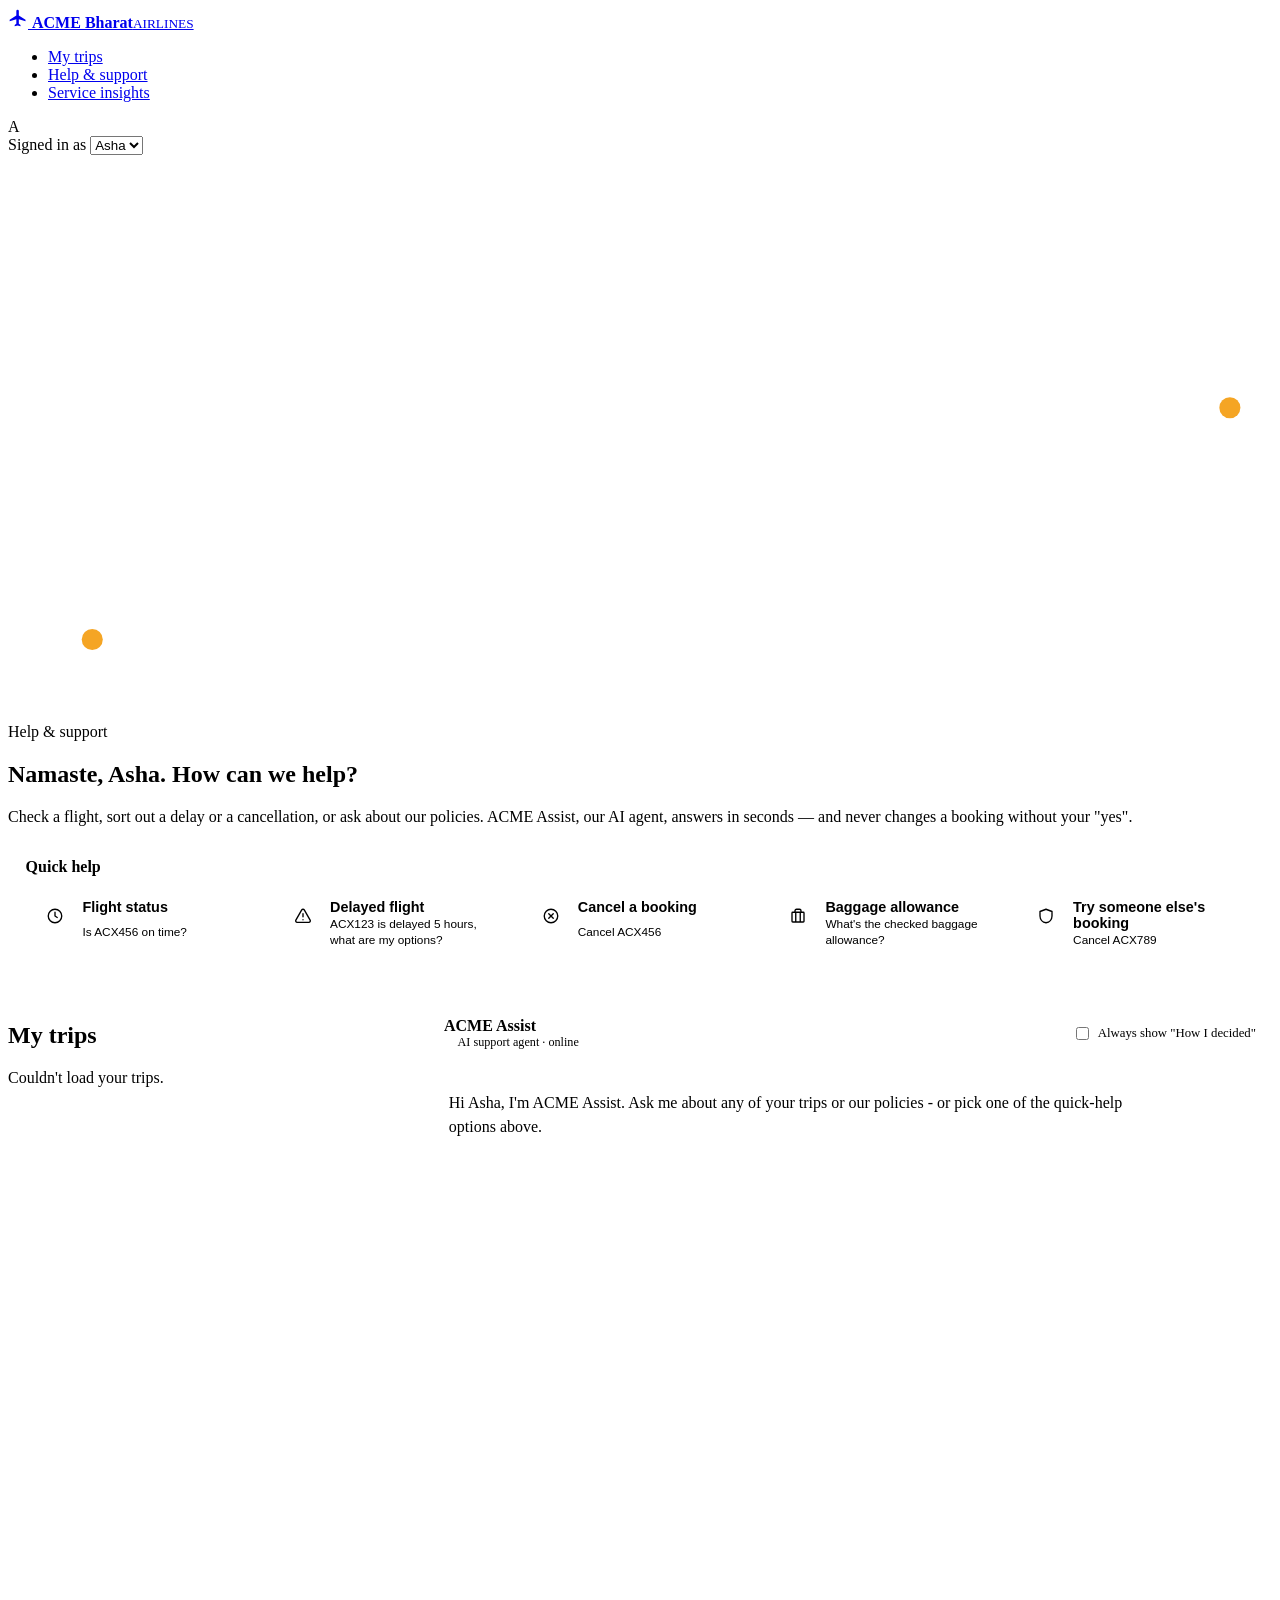
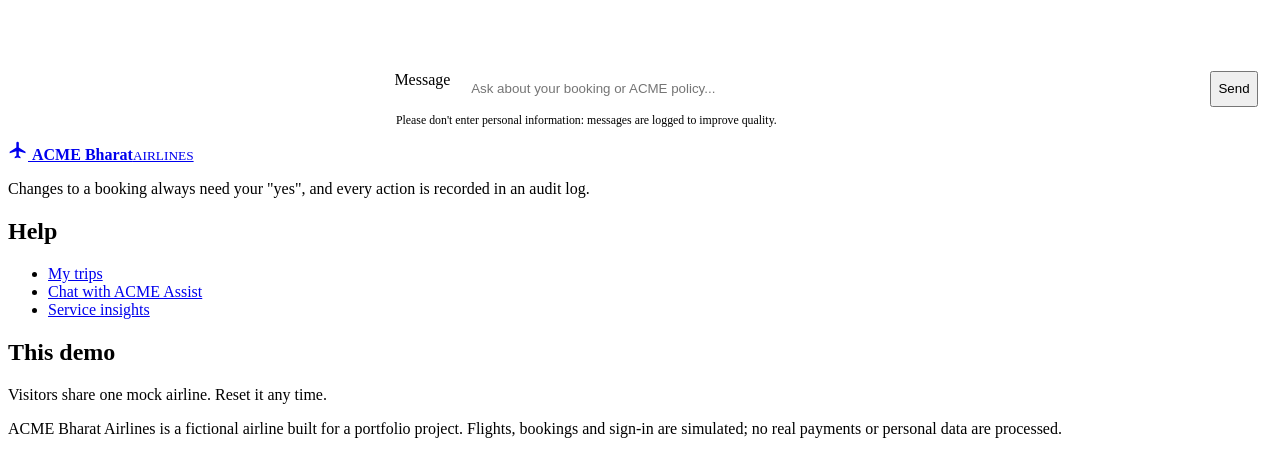
==== commit 6d6e0d6c: "Airline-website design: shared header/hero/footer, boarding-pass trips Both pages now follow the str" ====
--- a/src/web/index.html
+++ b/src/web/index.html
@@ -5,189 +5,102 @@
   <meta name="viewport" content="width=device-width, initial-scale=1">
   <!-- Declare both themes early so the first paint already matches the user's system theme -->
   <meta name="color-scheme" content="light dark">
-  <title>ACME Support Agent - demo</title>
+  <title>Help & support - ACME Bharat Airlines</title>
+  <link rel="stylesheet" href="/static/site.css">
   <style>
-    :root {
-      color-scheme: light dark;
-      interpolate-size: allow-keywords;   /* lets <details> animate to its natural height */
-
-      /* raw colour pairs */
-      --bg-l: #f4f5f9;        --bg-d: #0d1016;
-      --panel-l: #ffffff;     --panel-d: #161a22;
-      --sunk-l: #f7f8fb;      --sunk-d: #11141b;
-      --text-l: #161a24;      --text-d: #e8ebf1;
-      --muted-l: #5b6273;     --muted-d: #9ba4b6;
-      --line-l: #e1e4ec;      --line-d: #272d39;
-      --brand-l: #3342a3;     --brand-d: #8c9eff;
-      --brand-text-l: #ffffff; --brand-text-d: #0f1330;
-      --brand-soft-l: #eceffd; --brand-soft-d: #1f2547;
-      --user-l: #3342a3;      --user-d: #3a4796;
-      --user-text-l: #ffffff; --user-text-d: #ffffff;
-      --ok-l: #e7f6e7;        --ok-d: #12301a;
-      --late-l: #fff4dc;      --late-d: #3a2c10;
-      --off-l: #fdeaea;       --off-d: #3a1719;
-
-      /* fallback for browsers without light-dark(): pick the pair with a media query */
-      --bg: var(--bg-l); --panel: var(--panel-l); --sunk: var(--sunk-l); --text: var(--text-l);
-      --muted: var(--muted-l); --line: var(--line-l); --brand: var(--brand-l);
-      --brand-text: var(--brand-text-l); --brand-soft: var(--brand-soft-l); --user: var(--user-l);
-      --user-text: var(--user-text-l); --ok: var(--ok-l); --late: var(--late-l); --off: var(--off-l);
-      @media (prefers-color-scheme: dark) {
-        --bg: var(--bg-d); --panel: var(--panel-d); --sunk: var(--sunk-d); --text: var(--text-d);
-        --muted: var(--muted-d); --line: var(--line-d); --brand: var(--brand-d);
-        --brand-text: var(--brand-text-d); --brand-soft: var(--brand-soft-d); --user: var(--user-d);
-        --user-text: var(--user-text-d); --ok: var(--ok-d); --late: var(--late-d); --off: var(--off-d);
-      }
-      @supports (color: light-dark(white, black)) {
-        --bg: light-dark(var(--bg-l), var(--bg-d));
-        --panel: light-dark(var(--panel-l), var(--panel-d));
-        --sunk: light-dark(var(--sunk-l), var(--sunk-d));
-        --text: light-dark(var(--text-l), var(--text-d));
-        --muted: light-dark(var(--muted-l), var(--muted-d));
-        --line: light-dark(var(--line-l), var(--line-d));
-        --brand: light-dark(var(--brand-l), var(--brand-d));
-        --brand-text: light-dark(var(--brand-text-l), var(--brand-text-d));
-        --brand-soft: light-dark(var(--brand-soft-l), var(--brand-soft-d));
-        --user: light-dark(var(--user-l), var(--user-d));
-        --user-text: light-dark(var(--user-text-l), var(--user-text-d));
-        --ok: light-dark(var(--ok-l), var(--ok-d));
-        --late: light-dark(var(--late-l), var(--late-d));
-        --off: light-dark(var(--off-l), var(--off-d));
-      }
-      /* status colours: fixed in both themes, always paired with an icon and a label */
-      --good: #0ca30c; --warning: #fab219; --critical: #d03b3b;
-      accent-color: var(--brand);
-      font-family: system-ui, -apple-system, "Segoe UI", Roboto, sans-serif;
-    }
-    * { box-sizing: border-box; }
-    body { margin: 0; background: var(--bg); color: var(--text); }
-    .visually-hidden {
-      position: absolute; width: 1px; height: 1px; padding: 0; margin: -1px;
-      overflow: hidden; clip: rect(0 0 0 0); white-space: nowrap; border: 0;
-    }
-    select, input, button { font: inherit; }
-    :focus-visible { outline: 3px solid var(--brand); outline-offset: 2px; }
-    a { color: var(--brand); }
-
-    /* ---------------------------------------------------------------- top bar */
-    .topbar {
-      display: flex; align-items: center; justify-content: space-between; gap: 1rem;
-      flex-wrap: wrap; max-width: 76rem; margin: 0 auto; padding: .9rem 1rem .2rem;
-    }
-    .brand { display: flex; align-items: center; gap: .65rem; }
-    .logo {
-      inline-size: 2.4rem; block-size: 2.4rem; border-radius: 10px; display: grid;
-      place-items: center; background: var(--brand); color: var(--brand-text);
-    }
-    .brand h1 { font-size: 1.05rem; margin: 0; line-height: 1.2; }
-    .brand p { margin: 0; font-size: .8rem; color: var(--muted); }
-    nav ul { display: flex; gap: .25rem; list-style: none; margin: 0; padding: 0; }
-    nav a {
-      display: block; padding: .4rem .8rem; border-radius: 999px; text-decoration: none;
-      color: var(--muted); font-size: .9rem; font-weight: 500;
-    }
-    nav a:hover { color: var(--text); background: var(--panel); }
-    nav a[aria-current="page"] { background: var(--brand-soft); color: var(--brand); }
+    /* ---------------------------------------------------------------- quick help */
+    .quick { padding: 1rem 1.1rem 1.1rem; }
+    .quick h2 { margin: 0 0 .7rem; font-size: 1rem; }
+    .tiles { display: grid; grid-template-columns: repeat(auto-fit, minmax(9rem, 1fr)); gap: .6rem; }
+    .tile {
+      display: grid; grid-template-columns: auto 1fr; gap: .15rem .65rem; align-items: start; text-align: start;
+      padding: .75rem .8rem; border-radius: 12px; background: var(--sunk); border: 1px solid var(--line);
+    }
+    .tile:hover { border-color: var(--brand); background: var(--brand-soft); }
+    .tile .icon {
+      grid-row: span 2; inline-size: 2.1rem; block-size: 2.1rem; border-radius: 10px; display: grid; place-items: center;
+      background: var(--brand-soft); color: var(--brand);
+    }
+    .tile b { font-size: .9rem; }
+    .tile small { font-size: .74rem; color: var(--muted); line-height: 1.3; }
 
     /* ---------------------------------------------------------------- layout */
-    .app {
-      display: grid; grid-template-columns: 19rem 1fr; gap: 1rem;
-      max-width: 76rem; margin: 0 auto; padding: .8rem 1rem 1rem;
-    }
-    @media (max-width: 54rem) {
-      .app { grid-template-columns: 1fr; }
-      main { order: -1; min-height: 70dvh; }      /* phones: the chat is the product - show it first */
-    }
-    aside, main { background: var(--panel); border: 1px solid var(--line); border-radius: 14px; }
-    aside { padding: 1rem; display: flex; flex-direction: column; gap: 1.1rem; align-self: start; }
-    h2 { font-size: .74rem; text-transform: uppercase; letter-spacing: .06em; color: var(--muted);
-         margin: 0 0 .5rem; font-weight: 600; }
-    .note { font-size: .78rem; color: var(--muted); margin: 0; line-height: 1.45; }
-    .note + .note { margin-top: .35rem; }
-
-    .profile { display: flex; align-items: center; gap: .6rem; }
-    .avatar {
-      flex: none; inline-size: 2.2rem; block-size: 2.2rem; border-radius: 50%; display: grid;
-      place-items: center; font-weight: 600; background: var(--brand-soft); color: var(--brand);
-    }
-    select, input[type="text"] {
-      width: 100%; padding: .55rem .7rem; border: 1px solid var(--line); border-radius: 9px;
-      background: var(--sunk); color: var(--text);
-    }
-    button {
-      padding: .55rem .9rem; border-radius: 9px; border: 1px solid var(--line);
-      background: var(--panel); color: var(--text); cursor: pointer;
-    }
-    button:hover { border-color: var(--brand); }
-    button.primary { background: var(--brand); color: var(--brand-text); border-color: var(--brand); }
-    button:disabled { opacity: .55; cursor: not-allowed; }
-    .actions { display: grid; grid-template-columns: 1fr 1fr; gap: .5rem; }
-
-    /* ---------------------------------------------------------------- booking cards */
-    .bookings { list-style: none; padding: 0; margin: 0; display: grid; gap: .5rem; }
-    .booking {
-      padding: .6rem .7rem; border: 1px solid var(--line); border-radius: 10px;
-      border-inline-start: 4px solid var(--state-color, var(--line)); background: var(--sunk);
-    }
-    .booking[data-state="ok"] { --state-color: var(--good); }
-    .booking[data-state="delayed"] { --state-color: var(--warning); }
-    .booking[data-state="cancelled"] { --state-color: var(--critical); }
-    .booking .top { display: flex; justify-content: space-between; align-items: baseline; gap: .5rem; }
-    .booking .pnr { font-family: ui-monospace, monospace; font-weight: 700; font-size: .88rem; }
-    .booking .flight { font-size: .78rem; color: var(--muted); }
-    .booking .route { font-size: .84rem; margin: .15rem 0 .35rem; }
+    .layout { display: grid; grid-template-columns: 22rem 1fr; gap: 1.25rem; margin-top: 1.5rem; align-items: start; }
+    @media (max-width: 58rem) {
+      .layout { grid-template-columns: 1fr; }
+      #assist { order: -1; }                     /* phones: the chat first, trips below */
+    }
+
+    /* ---------------------------------------------------------------- boarding-pass trip cards */
+    .trips { list-style: none; margin: 0; padding: 0; display: grid; gap: .8rem; }
+    .trip {
+      --state-color: var(--line); position: relative; background: var(--panel); border: 1px solid var(--line);
+      border-radius: 14px; overflow: hidden; box-shadow: 0 1px 2px rgb(12 34 87 / .05);
+    }
+    .trip[data-state="ok"] { --state-color: var(--good); --state-bg: var(--ok); }
+    .trip[data-state="delayed"] { --state-color: var(--warning); --state-bg: var(--late); }
+    .trip[data-state="cancelled"] { --state-color: var(--critical); --state-bg: var(--off); }
+    .trip::before { content: ""; position: absolute; inset-block: 0; inset-inline-start: 0; inline-size: 4px; background: var(--state-color); }
+    .trip-top { display: flex; justify-content: space-between; align-items: center; gap: .5rem; padding: .7rem .9rem 0 1.1rem; }
+    .trip-top .pnr { font-size: .72rem; color: var(--muted); letter-spacing: .08em; }
+    .trip-top .pnr b { font-family: ui-monospace, monospace; font-size: .9rem; color: var(--text); letter-spacing: .02em; margin-inline-start: .3rem; }
     .pill {
-      display: inline-flex; align-items: center; gap: .3rem; font-size: .74rem;
-      padding: .1rem .5rem; border-radius: 999px; font-weight: 500;
+      display: inline-flex; align-items: center; gap: .35rem; font-size: .72rem; font-weight: 600;
+      padding: .15rem .55rem; border-radius: 999px; background: var(--state-bg);
     }
     .pill .dot { inline-size: .5rem; block-size: .5rem; border-radius: 50%; background: var(--state-color); }
-    .booking[data-state="ok"] .pill { background: var(--ok); }
-    .booking[data-state="delayed"] .pill { background: var(--late); }
-    .booking[data-state="cancelled"] .pill { background: var(--off); }
-    .outcome { display: block; margin-top: .35rem; font-size: .76rem; font-weight: 600; color: var(--brand); }
-
-    .examples { display: flex; flex-wrap: wrap; gap: .35rem; margin-top: .6rem; }
-    .examples button { font-size: .78rem; padding: .3rem .6rem; border-radius: 999px; text-align: left;
-                       background: var(--sunk); }
-
-    .explainer { background: var(--brand-soft); border-radius: 10px; padding: .7rem .8rem; }
-    .explainer p { margin: 0; font-size: .8rem; line-height: 1.45; }
-    .explainer strong { color: var(--brand); }
-
-    /* ---------------------------------------------------------------- chat */
-    main { display: grid; grid-template-rows: auto 1fr auto; min-height: 78dvh; overflow: hidden; }
-    .chat-head {
-      display: flex; justify-content: space-between; align-items: center; gap: .75rem; flex-wrap: wrap;
-      padding: .7rem 1rem; border-bottom: 1px solid var(--line);
-    }
-    .chat-head h2 { margin: 0; font-size: .95rem; text-transform: none; letter-spacing: 0; color: var(--text); }
-    .chat-head .status { font-size: .78rem; color: var(--muted); display: flex; align-items: center; gap: .4rem; }
-    .chat-head .live { inline-size: .5rem; block-size: .5rem; border-radius: 50%; background: var(--good); }
-    .toggle { font-size: .8rem; color: var(--muted); display: flex; align-items: center; gap: .35rem; cursor: pointer; }
-
-    .log {
-      list-style: none; margin: 0; padding: 1rem; overflow-y: auto; display: flex;
-      flex-direction: column; gap: 1rem; max-height: calc(100dvh - 12rem); scrollbar-width: thin;
-    }
-    .msg { display: flex; gap: .55rem; max-width: 88%; }
+    .leg { display: grid; grid-template-columns: auto 1fr auto; align-items: center; gap: .6rem; padding: .55rem .9rem .7rem 1.1rem; }
+    .apt b { display: block; font-size: 1.55rem; letter-spacing: .02em; line-height: 1; }
+    .apt span { font-size: .75rem; color: var(--muted); }
+    .apt.end { text-align: end; }
+    .path { position: relative; display: grid; place-items: center; color: var(--muted); font-size: .7rem; }
+    .path::before { content: ""; position: absolute; inset-inline: 0; top: 50%; border-top: 2px dotted var(--line); }
+    /* no padding on the icon: with border-box sizing it would shrink the plane to ~10px */
+    .path svg { position: relative; background: var(--panel); box-shadow: 0 0 0 .3rem var(--panel); color: var(--brand); transform: rotate(90deg); }
+    .path span { position: absolute; top: calc(50% + .55rem); }
+    .trip-foot {
+      position: relative; display: flex; justify-content: space-between; gap: .5rem; padding: .55rem .9rem .65rem 1.1rem;
+      border-top: 2px dashed var(--line); font-size: .78rem; color: var(--muted);
+    }
+    /* ticket notches where the tear line meets the edges */
+    .trip-foot::before, .trip-foot::after {
+      content: ""; position: absolute; top: -8px; inline-size: 14px; block-size: 14px; border-radius: 50%; background: var(--bg);
+    }
+    .trip-foot::before { left: -8px; } .trip-foot::after { right: -8px; }
+    .trip-foot b { color: var(--text); font-weight: 600; }
+    .outcome { display: block; padding: .45rem 1.1rem; font-size: .78rem; font-weight: 600; background: var(--brand-soft); color: var(--brand); }
+
+    /* ---------------------------------------------------------------- assistant */
+    #assist { display: grid; grid-template-rows: auto 1fr auto; block-size: min(82dvh, 48rem); overflow: hidden; }
+    .assist-head { display: flex; align-items: center; gap: .7rem; padding: .8rem 1rem; border-bottom: 1px solid var(--line); flex-wrap: wrap; }
+    .bot-avatar {
+      inline-size: 2.3rem; block-size: 2.3rem; border-radius: 50%; display: grid; place-items: center; flex: none;
+      background: var(--navy); color: #fff; box-shadow: inset 0 0 0 2px var(--saffron);
+    }
+    .assist-head h2 { margin: 0; font-size: 1rem; }
+    .assist-head .status { font-size: .76rem; color: var(--muted); display: flex; align-items: center; gap: .35rem; }
+    .assist-head .live { inline-size: .5rem; block-size: .5rem; border-radius: 50%; background: var(--good); }
+    .toggle { margin-inline-start: auto; font-size: .8rem; color: var(--muted); display: flex; align-items: center; gap: .35rem; cursor: pointer; }
+
+    .log { list-style: none; margin: 0; padding: 1rem; overflow-y: auto; display: flex; flex-direction: column; gap: 1rem; scrollbar-width: thin; }
+    .msg { display: flex; gap: .55rem; max-width: 90%; }
     .msg.user { align-self: flex-end; flex-direction: row-reverse; }
-    .msg .avatar { inline-size: 1.9rem; block-size: 1.9rem; font-size: .8rem; }
-    .msg.bot .avatar { background: var(--brand); color: var(--brand-text); }
+    .msg .who {
+      inline-size: 1.9rem; block-size: 1.9rem; border-radius: 50%; display: grid; place-items: center; flex: none;
+      font-size: .78rem; font-weight: 700; background: var(--brand-soft); color: var(--brand);
+    }
+    .msg.bot .who { background: var(--navy); color: #fff; }
     .bubble { padding: .65rem .85rem; border-radius: 14px; line-height: 1.5; min-width: 0; }
     .bubble p { margin: 0; white-space: pre-wrap; overflow-wrap: anywhere; }
-    .msg.user .bubble { background: var(--user); color: var(--user-text); border-end-end-radius: 4px; }
+    .msg.user .bubble { background: var(--user); color: #fff; border-end-end-radius: 4px; }
     .msg.bot .bubble { background: var(--sunk); border: 1px solid var(--line); border-end-start-radius: 4px; }
     .msg.error .bubble { background: var(--late); }
 
     .chips { margin-top: .55rem; display: flex; flex-wrap: wrap; gap: .3rem; font-size: .72rem; }
-    .chip { border: 1px solid var(--line); border-radius: 999px; padding: .08rem .5rem; color: var(--muted);
-            background: var(--panel); }
+    .chip { border: 1px solid var(--line); border-radius: 999px; padding: .08rem .5rem; color: var(--muted); background: var(--panel); }
     .chip.code { border-color: var(--good); }
 
-    .confirm {
-      margin-top: .7rem; padding: .6rem .7rem; border-radius: 10px; background: var(--late);
-      border-inline-start: 4px solid var(--warning);
-    }
+    .confirm { margin-top: .7rem; padding: .6rem .7rem; border-radius: 10px; background: var(--late); border-inline-start: 4px solid var(--warning); }
     .confirm p { font-size: .82rem; margin: 0 0 .5rem; }
     .confirm .buttons { display: flex; gap: .5rem; }
 
@@ -198,10 +111,7 @@
       display: flex; justify-content: space-between; gap: .75rem; flex-wrap: wrap;
     }
     details.trace summary .sum { font-weight: 400; color: var(--muted); }
-    details.trace::details-content {
-      block-size: 0; overflow: hidden;
-      transition: block-size .25s ease, content-visibility .25s allow-discrete;
-    }
+    details.trace::details-content { block-size: 0; overflow: hidden; transition: block-size .25s ease, content-visibility .25s allow-discrete; }
     details.trace[open]::details-content { block-size: auto; }
     @media (prefers-reduced-motion: reduce) { details.trace::details-content { transition: none; } }
     .trace-body { padding: .2rem .7rem .7rem; display: grid; gap: .7rem; font-size: .8rem; }
@@ -232,101 +142,154 @@
     @keyframes blink { 0%, 80%, 100% { opacity: .25; } 40% { opacity: 1; } }
     @media (prefers-reduced-motion: reduce) { .dots span { animation: none; opacity: .6; } }
 
-    form { display: flex; gap: .5rem; padding: .75rem; border-top: 1px solid var(--line); }
-    form input { flex: 1; }
-    .privacy { padding: 0 1rem .7rem; margin-top: -.3rem; }
+    form { display: flex; gap: .5rem; padding: .75rem .9rem .4rem; border-top: 1px solid var(--line); }
+    form input {
+      flex: 1; padding: .65rem .8rem; border: 1px solid var(--line); border-radius: 10px; background: var(--sunk); color: var(--text);
+    }
+    .privacy { margin: 0; padding: 0 1rem .75rem; font-size: .74rem; color: var(--muted); }
   </style>
 </head>
 <body>
-<header class="topbar">
-  <div class="brand">
-    <div class="logo" aria-hidden="true">
-      <svg width="22" height="22" viewBox="0 0 24 24" fill="currentColor"><path d="M21 16v-2l-8-5V3.5a1.5 1.5 0 0 0-3 0V9l-8 5v2l8-2.5V19l-2 1.5V22l3.5-1 3.5 1v-1.5L13 19v-5.5z"/></svg>
-    </div>
-    <div>
-      <h1>ACME Bharat Airlines</h1>
-      <p>AI support agent &middot; live portfolio demo</p>
-    </div>
-  </div>
-  <nav aria-label="Site">
-    <ul>
-      <li><a href="/" aria-current="page">Chat</a></li>
-      <li><a href="/insights">Insights</a></li>
-      <li><a href="https://github.com/Khatalahmed/acme-ai-support" rel="noopener">GitHub</a></li>
-    </ul>
-  </nav>
-</header>
-
-<div class="app">
-  <aside aria-label="Demo controls">
-    <div class="profile">
-      <div class="avatar" id="initial" aria-hidden="true">A</div>
-      <div style="flex:1">
-        <label for="user"><h2 style="margin-bottom:.3rem">Signed in as</h2></label>
+<header class="site-header">
+  <div class="wrap">
+    <a class="logo" href="/" aria-label="ACME Bharat Airlines - home">
+      <span class="mark" aria-hidden="true">
+        <svg width="20" height="20" viewBox="0 0 24 24" fill="currentColor"><path d="M21 16v-2l-8-5V3.5a1.5 1.5 0 0 0-3 0V9l-8 5v2l8-2.5V19l-2 1.5V22l3.5-1 3.5 1v-1.5L13 19v-5.5z"/></svg>
+      </span>
+      <span class="name"><b>ACME Bharat</b><small>AIRLINES</small></span>
+    </a>
+    <nav class="site-nav" aria-label="Main">
+      <ul>
+        <li><a href="#trips">My trips</a></li>
+        <li><a href="/" aria-current="page">Help &amp; support</a></li>
+        <li><a href="/insights">Service insights</a></li>
+      </ul>
+    </nav>
+    <div class="account">
+      <span class="avatar" id="initial" aria-hidden="true">A</span>
+      <div>
+        <label for="user">Signed in as</label>
         <select id="user">
-          <option value="asha">Asha (4 bookings)</option>
-          <option value="ravi">Ravi (3 bookings)</option>
+          <option value="asha">Asha</option>
+          <option value="ravi">Ravi</option>
         </select>
       </div>
     </div>
-
+  </div>
+</header>
+
+<section class="hero" aria-labelledby="greeting">
+  <svg class="art" viewBox="0 0 600 260" preserveAspectRatio="xMaxYMid slice" aria-hidden="true">
+    <path d="M40 230 C 200 40, 420 20, 580 120" fill="none" stroke="rgb(255 255 255 / .45)" stroke-width="2" stroke-dasharray="2 9" stroke-linecap="round"/>
+    <circle cx="40" cy="230" r="5" fill="#f5a524"/><circle cx="580" cy="120" r="5" fill="#f5a524"/>
+    <g transform="translate(372 58) rotate(20)" fill="#fff"><path d="M21 16v-2l-8-5V3.5a1.5 1.5 0 0 0-3 0V9l-8 5v2l8-2.5V19l-2 1.5V22l3.5-1 3.5 1v-1.5L13 19v-5.5z" transform="rotate(90 12 12) scale(1.6) translate(-4 -4)"/></g>
+    <g fill="rgb(255 255 255 / .08)"><ellipse cx="470" cy="215" rx="120" ry="26"/><ellipse cx="560" cy="200" rx="80" ry="20"/></g>
+  </svg>
+  <div class="wrap">
+    <p class="eyebrow">Help &amp; support</p>
+    <h1 id="greeting">Namaste, Asha. How can we help?</h1>
+    <p class="lead">Check a flight, sort out a delay or a cancellation, or ask about our policies.
+      ACME Assist, our AI agent, answers in seconds &mdash; and never changes a booking without your "yes".</p>
+  </div>
+</section>
+
+<main class="wrap">
+  <section class="card lift quick" aria-labelledby="quick-title">
+    <h2 id="quick-title">Quick help</h2>
+    <div class="tiles" id="tiles"></div>
+  </section>
+
+  <div class="layout">
+    <section id="trips" aria-labelledby="trips-title">
+      <div class="section-title">
+        <h2 id="trips-title">My trips</h2>
+        <p id="trip-count"></p>
+      </div>
+      <ul class="trips" id="bookings" aria-labelledby="trips-title"></ul>
+    </section>
+
+    <section class="card" id="assist" aria-labelledby="assist-title">
+      <div class="assist-head">
+        <span class="bot-avatar" aria-hidden="true">
+          <svg width="18" height="18" viewBox="0 0 24 24" fill="currentColor"><path d="M12 2a7 7 0 0 1 7 7v2.2l1.6 2.7A1.4 1.4 0 0 1 19.4 16H18v2a3 3 0 0 1-3 3h-1v-5h4V9a6 6 0 0 0-12 0v7h4v5H9a3 3 0 0 1-3-3v-2H4.6a1.4 1.4 0 0 1-1.2-2.1L5 11.2V9a7 7 0 0 1 7-7z"/></svg>
+        </span>
+        <div>
+          <h2 id="assist-title">ACME Assist</h2>
+          <span class="status"><span class="live" aria-hidden="true"></span>AI support agent &middot; online</span>
+        </div>
+        <label class="toggle"><input type="checkbox" id="auto-open"> Always show "How I decided"</label>
+      </div>
+      <!-- role="log": new messages are announced to screen readers politely -->
+      <ol class="log" id="log" role="log" aria-label="Conversation"></ol>
+      <div>
+        <div class="typing" id="typing" aria-live="polite">
+          <span class="dots" aria-hidden="true"><span></span><span></span><span></span></span>
+          <span id="typing-text"></span>
+        </div>
+        <!-- A real form with a single-line input: Enter submits natively and IME input is safe -->
+        <form id="form">
+          <label for="message" class="visually-hidden">Message</label>
+          <input type="text" id="message" autocomplete="off" required maxlength="1000"
+                 placeholder="Ask about your booking or ACME policy...">
+          <button type="submit" class="primary" id="send">Send</button>
+        </form>
+        <p class="privacy">Please don't enter personal information: messages are logged to improve quality.</p>
+      </div>
+    </section>
+  </div>
+</main>
+
+<footer class="site-footer">
+  <div class="wrap">
     <div>
-      <h2 id="bookings-title">Your bookings</h2>
-      <ul class="bookings" id="bookings" aria-labelledby="bookings-title"></ul>
+      <a class="logo" href="/" aria-label="ACME Bharat Airlines - home">
+        <span class="mark" aria-hidden="true">
+          <svg width="20" height="20" viewBox="0 0 24 24" fill="currentColor"><path d="M21 16v-2l-8-5V3.5a1.5 1.5 0 0 0-3 0V9l-8 5v2l8-2.5V19l-2 1.5V22l3.5-1 3.5 1v-1.5L13 19v-5.5z"/></svg>
+        </span>
+        <span class="name"><b>ACME Bharat</b><small>AIRLINES</small></span>
+      </a>
+      <p>Changes to a booking always need your "yes", and every action is recorded in an audit log.</p>
     </div>
-
-    <div class="explainer">
-      <p><strong>Not a black box.</strong> Open <em>How I decided</em> under any reply to see
-        which router read your message, what the agent did, every model call and the safety
-        checks that applied.</p>
+    <div>
+      <h2>Help</h2>
+      <ul>
+        <li><a href="#trips">My trips</a></li>
+        <li><a href="#assist">Chat with ACME Assist</a></li>
+        <li><a href="/insights">Service insights</a></li>
+      </ul>
     </div>
-
-    <div class="actions">
-      <button type="button" id="new-chat">New chat</button>
-      <button type="button" id="reset-demo" hidden>Reset demo</button>
+    <div>
+      <h2>This demo</h2>
+      <p>Visitors share one mock airline. Reset it any time.</p>
+      <button type="button" id="reset-demo" hidden>Reset demo data</button>
     </div>
-
-    <div>
-      <p class="note">Portfolio demo: mock airline data, simulated sign-in. Changes need your "yes"; every action is audited.</p>
-    </div>
-  </aside>
-
-  <main>
-    <div class="chat-head">
-      <div>
-        <h2>Support chat</h2>
-        <span class="status"><span class="live" aria-hidden="true"></span>Jev router + Azure OpenAI</span>
-      </div>
-      <label class="toggle"><input type="checkbox" id="auto-open"> Open "How I decided" automatically</label>
-    </div>
-    <!-- role="log": new messages are announced to screen readers politely -->
-    <ol class="log" id="log" role="log" aria-label="Conversation"></ol>
-    <div>
-      <div class="typing" id="typing" aria-live="polite">
-        <span class="dots" aria-hidden="true"><span></span><span></span><span></span></span>
-        <span id="typing-text"></span>
-      </div>
-      <!-- A real form with a single-line input: Enter submits natively and IME input is safe -->
-      <form id="form">
-        <label for="message" class="visually-hidden">Message</label>
-        <input type="text" id="message" autocomplete="off" required maxlength="1000"
-               placeholder="Ask about your booking or ACME policy...">
-        <button type="submit" class="primary" id="send">Send</button>
-      </form>
-      <p class="note privacy">Please don't enter personal information: messages are logged to improve quality.</p>
-    </div>
-  </main>
-</div>
+    <p class="legal">ACME Bharat Airlines is a fictional airline built for a portfolio project. Flights, bookings
+      and sign-in are simulated; no real payments or personal data are processed.</p>
+  </div>
+</footer>
 
 <script>
 {
-  const EXAMPLES = {
-    asha: ["ACX123 is delayed 5 hours, what are my options?", "Is ACX456 on time?",
-           "Cancel ACX456", "What's the checked baggage allowance?", "Cancel ACX789"],
-    ravi: ["My flight ACX789 got cancelled, what can I do?", "What's happening with ACX654?",
-           "ACX987 is delayed 7 hours - compensation?", "Refund ACX654 right now or I'll sue"],
+  const ICONS = {   // 24x24 outline paths
+    status: "M12 7v5l3 2M12 3a9 9 0 1 0 0 18 9 9 0 0 0 0-18z",
+    disruption: "M12 9v4m0 4h.01M10.3 3.9 2.5 17.5A2 2 0 0 0 4.2 20.5h15.6a2 2 0 0 0 1.7-3L13.7 3.9a2 2 0 0 0-3.4 0z",
+    cancel: "M15 9l-6 6m0-6 6 6M12 3a9 9 0 1 0 0 18 9 9 0 0 0 0-18z",
+    baggage: "M8 7V5a2 2 0 0 1 2-2h4a2 2 0 0 1 2 2v2M5 7h14a1 1 0 0 1 1 1v11a1 1 0 0 1-1 1H5a1 1 0 0 1-1-1V8a1 1 0 0 1 1-1zm4 0v13m6-13v13",
+    shield: "M12 3l8 3v6c0 4.5-3.4 8.3-8 9-4.6-.7-8-4.5-8-9V6z",
+    person: "M12 12a4 4 0 1 0 0-8 4 4 0 0 0 0 8zm-7 9a7 7 0 0 1 14 0",
   };
-  const STATE_ICON = { ok: "On time", delayed: "Delayed", cancelled: "Cancelled" };
+  const QUICK = {
+    asha: [["status", "Flight status", "Is ACX456 on time?"],
+           ["disruption", "Delayed flight", "ACX123 is delayed 5 hours, what are my options?"],
+           ["cancel", "Cancel a booking", "Cancel ACX456"],
+           ["baggage", "Baggage allowance", "What's the checked baggage allowance?"],
+           ["shield", "Try someone else's booking", "Cancel ACX789"]],
+    ravi: [["disruption", "Cancelled flight", "My flight ACX789 got cancelled, what can I do?"],
+           ["status", "Flight status", "What's happening with ACX654?"],
+           ["disruption", "Long delay", "ACX987 is delayed 7 hours - compensation?"],
+           ["baggage", "Baggage allowance", "What's the checked baggage allowance?"],
+           ["person", "Angry customer", "Refund ACX654 right now or I'll sue"]],
+  };
   const FAMILIES = [["rag", "Policy answer"], ["tool:get_flight_status", "Booking status"],
                     ["agent:", "Disruption agent"], ["confirm:", "Confirmation"],
                     ["tool:", "Change completed"], ["escalated", "Handed to a person"],
@@ -334,6 +297,7 @@
   const $ = (id) => document.getElementById(id);
   const log = $("log"), form = $("form"), input = $("message"), send = $("send");
   const typing = $("typing"), userSel = $("user"), autoOpen = $("auto-open");
+  const SVG = "http://www.w3.org/2000/svg";
   let session = crypto.randomUUID();
 
   // Per-viewer convenience only: may be unavailable (private mode), so never required.
@@ -353,8 +317,29 @@
     if (text != null) node.textContent = text;
     return node;
   }
+  function icon(name, size = 18) {
+    const svg = document.createElementNS(SVG, "svg"), path = document.createElementNS(SVG, "path");
+    for (const [k, v] of [["width", size], ["height", size], ["viewBox", "0 0 24 24"], ["fill", "none"],
+                          ["stroke", "currentColor"], ["stroke-width", "1.8"], ["stroke-linecap", "round"],
+                          ["stroke-linejoin", "round"], ["aria-hidden", "true"]]) svg.setAttribute(k, v);
+    path.setAttribute("d", ICONS[name]);
+    svg.append(path);
+    return svg;
+  }
+  const planeIcon = () => {
+    const svg = document.createElementNS(SVG, "svg"), path = document.createElementNS(SVG, "path");
+    for (const [k, v] of [["width", 22], ["height", 22], ["viewBox", "0 0 24 24"], ["fill", "currentColor"], ["aria-hidden", "true"]])
+      svg.setAttribute(k, v);
+    path.setAttribute("d", "M21 16v-2l-8-5V3.5a1.5 1.5 0 0 0-3 0V9l-8 5v2l8-2.5V19l-2 1.5V22l3.5-1 3.5 1v-1.5L13 19v-5.5z");
+    svg.append(path);
+    return svg;
+  };
   const seconds = (ms) => ms >= 1000 ? `${(ms / 1000).toFixed(1)} s` : `${ms} ms`;
   const family = (route) => (FAMILIES.find(([p]) => route.startsWith(p)) || [null, route])[1];
+  const when = (dep) => {
+    const d = new Date(dep.replace(" ", "T"));
+    return isNaN(d) ? dep : `${d.toLocaleDateString("en-IN", { weekday: "short", day: "numeric", month: "short" })} · ${dep.slice(11, 16)}`;
+  };
 
   function add(node) {
     log.append(node);
@@ -365,7 +350,7 @@
     const li = el("li", `msg ${kind}`);
     const bubble = el("div", "bubble");
     bubble.append(el("p", null, text));
-    li.append(el("div", "avatar", initial), bubble);
+    li.append(el("div", "who", initial), bubble);
     return [li, bubble];
   }
 
@@ -470,7 +455,7 @@
     addUser(text);
     send.disabled = true;
     typing.classList.add("on");
-    $("typing-text").textContent = "Agent is working...";
+    $("typing-text").textContent = "ACME Assist is working...";
     try {
       const res = await fetch("/v1/chat", { method: "POST", headers: headers(),
                                             body: JSON.stringify({ message: text, session_id: session }) });
@@ -483,55 +468,69 @@
       send.disabled = false;
       typing.classList.remove("on");
       $("typing-text").textContent = "";
-      input.focus();
-      loadBookings();   // a cancel or rebooking changes the sidebar, whichever button sent it
-    }
+      if (matchMedia("(min-width: 58rem)").matches) input.focus();
+      loadBookings();   // a cancel or rebooking changes the trip cards, whichever button sent it
+    }
+  }
+
+  function tripCard(b) {
+    const li = el("li", "trip");
+    li.dataset.state = b.state;
+    const top = el("div", "trip-top"), pnr = el("span", "pnr", "PNR");
+    pnr.append(el("b", null, b.pnr));
+    const pill = el("span", "pill");
+    pill.append(el("span", "dot"), el("span", null, b.status));
+    top.append(pnr, pill);
+
+    const leg = el("div", "leg");
+    const from = el("div", "apt"), to = el("div", "apt end"), path = el("div", "path");
+    from.append(el("b", null, b.origin), el("span", null, b.origin_city));
+    to.append(el("b", null, b.dest), el("span", null, b.dest_city));
+    path.append(planeIcon(), el("span", null, b.flight));
+    leg.append(from, path, to);
+
+    const foot = el("div", "trip-foot"), dep = el("span", null, "Departs "), fl = el("span", null, "Flight ");
+    dep.append(el("b", null, when(b.departure)));
+    fl.append(el("b", null, b.flight));
+    foot.append(dep, fl);
+    li.append(top, leg, foot);
+    if (b.outcome) li.append(el("span", "outcome", `✔ ${b.outcome}`));
+    return li;
   }
 
   async function loadBookings() {
     const list = $("bookings");
     try {
       const res = await fetch("/v1/bookings", { headers: headers() });
-      const items = [];
-      for (const b of await res.json()) {
-        const li = el("li", "booking");
-        li.dataset.state = b.state;
-        const top = el("div", "top");
-        top.append(el("span", "pnr", b.pnr), el("span", "flight", `${b.flight} · ${b.departure}`));
-        const pill = el("span", "pill");
-        pill.append(el("span", "dot"), el("span", null, b.status));
-        pill.title = STATE_ICON[b.state] || "";
-        li.append(top, el("div", "route", b.route), pill);
-        if (b.outcome) li.append(el("span", "outcome", `✔ ${b.outcome}`));
-        items.push(li);
-      }
-      list.replaceChildren(...items);   // swap in one go: no flicker while refreshing
-    } catch { list.replaceChildren(el("li", null, "Couldn't load bookings.")); }
-  }
-
-  function examples() {
-    const box = el("div", "examples");
-    box.setAttribute("role", "group");
-    box.setAttribute("aria-label", "Try one of these");
-    for (const text of EXAMPLES[userSel.value]) {
-      const b = el("button", null, text);
+      const rows = await res.json();
+      list.replaceChildren(...rows.map(tripCard));   // swap in one go: no flicker while refreshing
+      $("trip-count").textContent = `${rows.length} upcoming`;
+    } catch { list.replaceChildren(el("li", null, "Couldn't load your trips.")); }
+  }
+
+  function loadQuickHelp() {
+    const tiles = QUICK[userSel.value].map(([kind, title, text]) => {
+      const b = el("button", "tile");
       b.type = "button";
-      b.addEventListener("click", () => ask(text));
-      box.append(b);
-    }
-    return box;
+      const ic = el("span", "icon");
+      ic.append(icon(kind));
+      b.append(ic, el("b", null, title), el("small", null, text));
+      b.addEventListener("click", () => { $("assist").scrollIntoView({ block: "nearest" }); ask(text); });
+      return b;
+    });
+    $("tiles").replaceChildren(...tiles);
   }
 
   function newConversation() {
     session = crypto.randomUUID();
-    const name = userSel.options[userSel.selectedIndex].text.split(" ")[0];
+    const name = userSel.options[userSel.selectedIndex].text;
     $("initial").textContent = name[0];
-    const [li, bubble] = message("bot", "A", `Hi ${name} - how can I help with your travel today?`);
-    bubble.append(examples());
+    $("greeting").textContent = `Namaste, ${name}. How can we help?`;
+    const [li] = message("bot", "A", `Hi ${name}, I'm ACME Assist. Ask me about any of your trips or our ` +
+                                     "policies - or pick one of the quick-help options above.");
     log.replaceChildren(li);
     loadBookings();
-    // On a phone, focusing would jump past everything and pop up the keyboard on arrival.
-    if (matchMedia("(min-width: 54rem)").matches) input.focus();
+    loadQuickHelp();
   }
 
   form.addEventListener("submit", (e) => {
@@ -542,7 +541,6 @@
     ask(text);
   });
   userSel.addEventListener("change", newConversation);
-  $("new-chat").addEventListener("click", newConversation);
 
   // Public demo only: visitors share one mock airline, so let anyone restore it.
   const resetBtn = $("reset-demo");
@@ -554,6 +552,7 @@
       const res = await fetch("/v1/demo/reset", { method: "POST", headers: headers() });
       if (!res.ok) throw new Error(res.status);
       newConversation();
+      $("assist").scrollIntoView({ block: "nearest" });
     } catch { addError("Couldn't reset the demo data."); }
     finally { resetBtn.disabled = false; }
   });
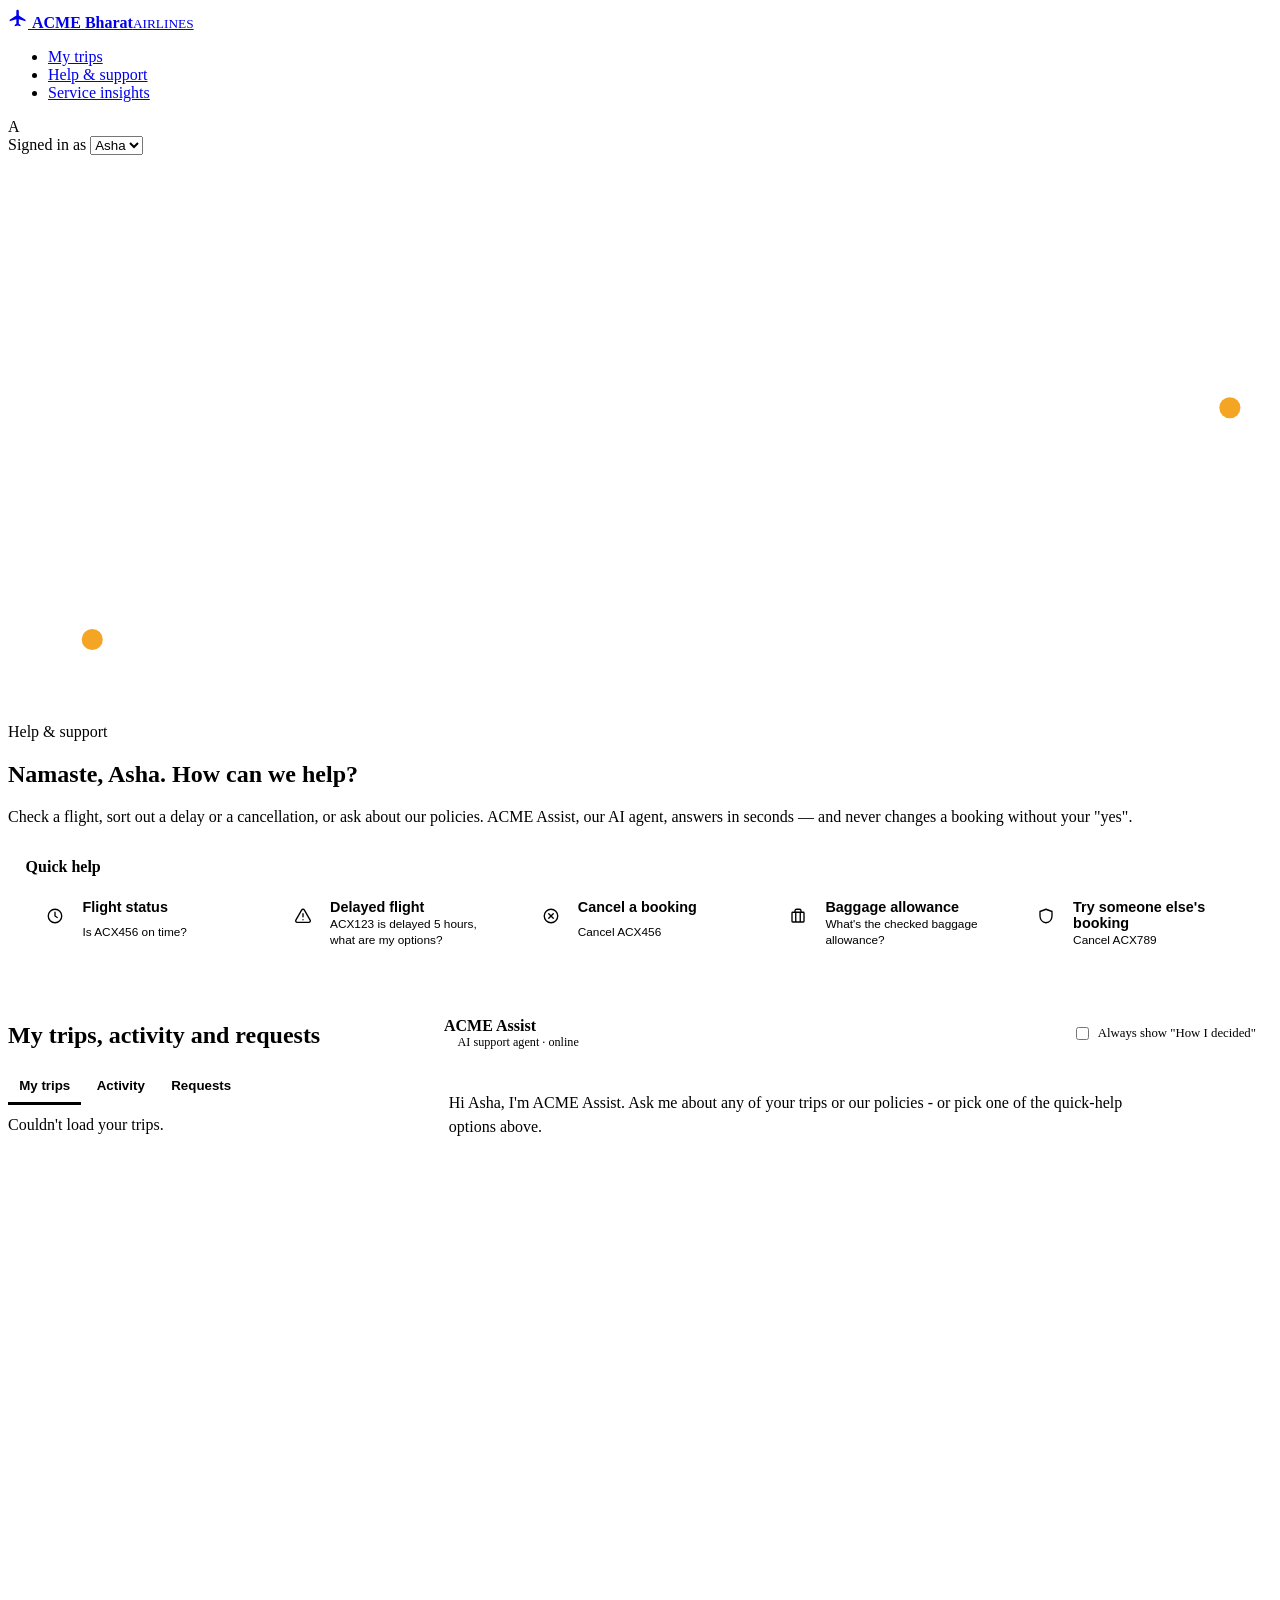
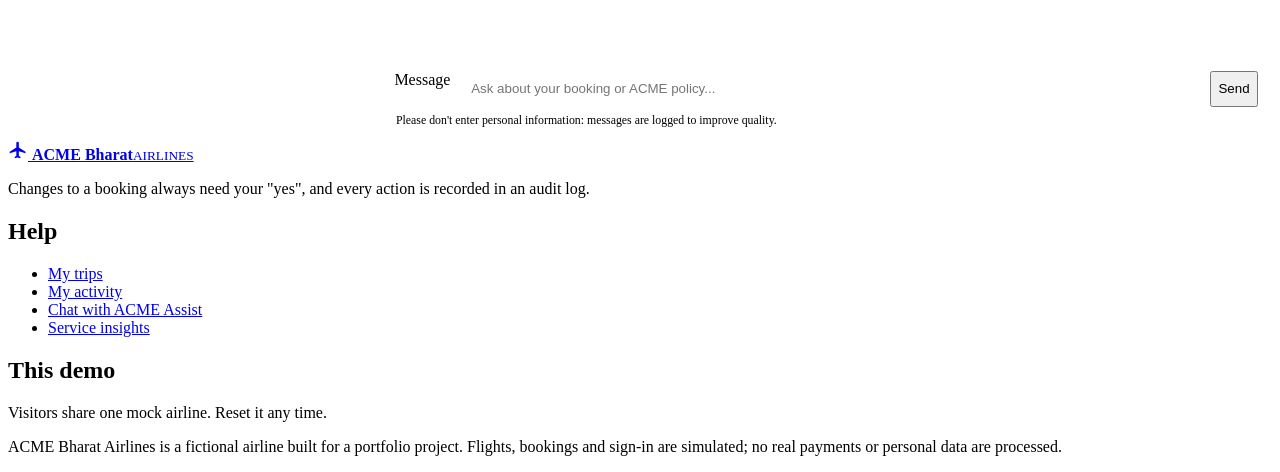
==== commit d75f2714: "My activity + My requests: the audit log and hand-offs, visible The tool layer has always written an" ====
--- a/src/web/index.html
+++ b/src/web/index.html
@@ -69,6 +69,44 @@
     .trip-foot::before { left: -8px; } .trip-foot::after { right: -8px; }
     .trip-foot b { color: var(--text); font-weight: 600; }
     .outcome { display: block; padding: .45rem 1.1rem; font-size: .78rem; font-weight: 600; background: var(--brand-soft); color: var(--brand); }
+
+    /* ---------------------------------------------------------------- account tabs */
+    .tabs { display: flex; gap: .25rem; margin-bottom: .8rem; border-bottom: 1px solid var(--line); }
+    .tabs [role="tab"] {
+      border: 0; border-radius: 0; background: transparent; padding: .55rem .7rem; font-weight: 600;
+      color: var(--muted); border-block-end: 3px solid transparent; margin-block-end: -1px;
+    }
+    .tabs [role="tab"][aria-selected="true"] { color: var(--brand); border-block-end-color: var(--saffron); }
+    .tabs .count {
+      display: inline-block; min-inline-size: 1.4rem; padding: 0 .35rem; border-radius: 999px; font-size: .72rem;
+      background: var(--brand-soft); color: var(--brand); text-align: center;
+    }
+    .tabs .count:empty { display: none; }
+    .panel-note { margin: 0 0 .7rem; font-size: .8rem; color: var(--muted); }
+    .empty { padding: .9rem; border: 1px dashed var(--line); border-radius: 12px; font-size: .85rem; color: var(--muted); list-style: none; }
+
+    .timeline { list-style: none; margin: 0; padding: 0; position: relative; }
+    .timeline::before { content: ""; position: absolute; inset-block: .6rem; inset-inline-start: 13px; border-inline-start: 2px solid var(--line); }
+    .event { position: relative; display: grid; grid-template-columns: 28px 1fr; gap: .6rem; padding-block: .4rem; }
+    .event .dot {
+      position: relative; inline-size: 28px; block-size: 28px; border-radius: 50%; display: grid; place-items: center;
+      font-size: .8rem; font-weight: 700; background: var(--panel); border: 2px solid var(--kind); color: var(--kind);
+    }
+    .event[data-kind="done"] { --kind: var(--good); }
+    .event[data-kind="pending"] { --kind: var(--warning); }
+    .event[data-kind="stopped"], .event[data-kind="info"] { --kind: var(--muted); }
+    .event[data-kind="blocked"] { --kind: var(--critical); }
+    .event[data-kind="handoff"] { --kind: var(--brand); }
+    .event p { margin: 0; font-size: .86rem; }
+    .event small { color: var(--muted); font-size: .74rem; }
+
+    .requests { list-style: none; margin: 0; padding: 0; display: grid; gap: .6rem; }
+    .request { background: var(--panel); border: 1px solid var(--line); border-radius: 12px; padding: .7rem .85rem; }
+    .request .top { display: flex; justify-content: space-between; align-items: center; gap: .5rem; }
+    .request .ref { font-family: ui-monospace, monospace; font-weight: 700; }
+    .request .open { font-size: .72rem; font-weight: 600; padding: .1rem .5rem; border-radius: 999px; background: var(--brand-soft); color: var(--brand); }
+    .request p { margin: .3rem 0 0; font-size: .85rem; }
+    .request small { color: var(--muted); font-size: .74rem; }
 
     /* ---------------------------------------------------------------- assistant */
     #assist { display: grid; grid-template-rows: auto 1fr auto; block-size: min(82dvh, 48rem); overflow: hidden; }
@@ -201,11 +239,27 @@
 
   <div class="layout">
     <section id="trips" aria-labelledby="trips-title">
-      <div class="section-title">
-        <h2 id="trips-title">My trips</h2>
-        <p id="trip-count"></p>
+      <h2 id="trips-title" class="visually-hidden">My trips, activity and requests</h2>
+      <div class="tabs" role="tablist" aria-label="My account">
+        <button type="button" role="tab" id="tab-trips" aria-controls="panel-trips" aria-selected="true">
+          My trips <span class="count" id="n-trips"></span></button>
+        <button type="button" role="tab" id="tab-activity" aria-controls="panel-activity" aria-selected="false" tabindex="-1">
+          Activity <span class="count" id="n-activity"></span></button>
+        <button type="button" role="tab" id="tab-requests" aria-controls="panel-requests" aria-selected="false" tabindex="-1">
+          Requests <span class="count" id="n-requests"></span></button>
       </div>
-      <ul class="trips" id="bookings" aria-labelledby="trips-title"></ul>
+      <div role="tabpanel" id="panel-trips" aria-labelledby="tab-trips">
+        <ul class="trips" id="bookings"></ul>
+      </div>
+      <div role="tabpanel" id="panel-activity" aria-labelledby="tab-activity" hidden>
+        <p class="panel-note">Everything you asked us to change, what you confirmed or declined, and
+          anything we refused - straight from the audit log.</p>
+        <ol class="timeline" id="activity"></ol>
+      </div>
+      <div role="tabpanel" id="panel-requests" aria-labelledby="tab-requests" hidden>
+        <p class="panel-note">Cases handed to a member of our team.</p>
+        <ul class="requests" id="requests"></ul>
+      </div>
     </section>
 
     <section class="card" id="assist" aria-labelledby="assist-title">
@@ -254,6 +308,7 @@
       <h2>Help</h2>
       <ul>
         <li><a href="#trips">My trips</a></li>
+        <li><a href="#trips" id="footer-activity">My activity</a></li>
         <li><a href="#assist">Chat with ACME Assist</a></li>
         <li><a href="/insights">Service insights</a></li>
       </ul>
@@ -470,6 +525,7 @@
       $("typing-text").textContent = "";
       if (matchMedia("(min-width: 58rem)").matches) input.focus();
       loadBookings();   // a cancel or rebooking changes the trip cards, whichever button sent it
+      loadActivity();
     }
   }
 
@@ -504,9 +560,70 @@
       const res = await fetch("/v1/bookings", { headers: headers() });
       const rows = await res.json();
       list.replaceChildren(...rows.map(tripCard));   // swap in one go: no flicker while refreshing
-      $("trip-count").textContent = `${rows.length} upcoming`;
+      $("n-trips").textContent = rows.length;
     } catch { list.replaceChildren(el("li", null, "Couldn't load your trips.")); }
   }
+
+  const KIND_MARK = { done: "✓", pending: "…", stopped: "–", blocked: "!", handoff: "→", info: "i" };
+  const KIND_LABEL = { done: "Done", pending: "Waiting for you", stopped: "Nothing changed", blocked: "Refused",
+                       handoff: "Handed to a person", info: "Note" };
+  const stamp = (ts) => {
+    const d = new Date(ts), today = new Date().toDateString() === d.toDateString();
+    const time = d.toLocaleTimeString("en-IN", { hour: "2-digit", minute: "2-digit" });
+    return today ? `Today, ${time}` : `${d.toLocaleDateString("en-IN", { day: "numeric", month: "short" })}, ${time}`;
+  };
+
+  async function loadActivity() {
+    try {
+      const res = await fetch("/v1/activity", { headers: headers() });
+      const data = await res.json();
+      const events = data.activity.map((e) => {
+        const li = el("li", "event");
+        li.dataset.kind = e.kind;
+        const dot = el("span", "dot", KIND_MARK[e.kind] || "");
+        dot.setAttribute("aria-hidden", "true");
+        const body = el("div");
+        body.append(el("span", "visually-hidden", `${KIND_LABEL[e.kind] || ""}: `), el("p", null, e.text),
+                    el("small", null, stamp(e.ts)));
+        li.append(dot, body);
+        return li;
+      });
+      $("activity").replaceChildren(...(events.length ? events : [el("li", "empty",
+        "Nothing yet. Anything you ask ACME Assist to change appears here - including what you said no to.")]));
+      const requests = data.requests.map((r) => {
+        const li = el("li", "request"), top = el("div", "top");
+        top.append(el("span", "ref", r.ref), el("span", "open", r.status === "open" ? "Open" : r.status));
+        li.append(top, el("p", null, r.reason),
+                  el("small", null, `${r.pnr ? `Booking ${r.pnr} · ` : ""}${stamp(r.created_at)}`));
+        return li;
+      });
+      $("requests").replaceChildren(...(requests.length ? requests : [el("li", "empty",
+        "No open requests. Ask ACME Assist for a person at any time.")]));
+      $("n-activity").textContent = data.activity.length || "";
+      $("n-requests").textContent = data.requests.length || "";
+    } catch { $("activity").replaceChildren(el("li", "empty", "Couldn't load your activity.")); }
+  }
+
+  // Tabs (WAI-ARIA pattern): arrow keys move between tabs, only the selected one is in the tab order.
+  const tabs = ["trips", "activity", "requests"].map((n) => $(`tab-${n}`));
+  function select(tab) {
+    for (const t of tabs) {
+      const on = t === tab;
+      t.setAttribute("aria-selected", on);
+      t.tabIndex = on ? 0 : -1;
+      $(t.getAttribute("aria-controls")).hidden = !on;
+    }
+  }
+  tabs.forEach((t, i) => {
+    t.addEventListener("click", () => select(t));
+    t.addEventListener("keydown", (e) => {
+      const step = { ArrowRight: 1, ArrowLeft: -1 }[e.key];
+      if (!step) return;
+      const next = tabs[(i + step + tabs.length) % tabs.length];
+      select(next);
+      next.focus();
+    });
+  });
 
   function loadQuickHelp() {
     const tiles = QUICK[userSel.value].map(([kind, title, text]) => {
@@ -529,7 +646,9 @@
     const [li] = message("bot", "A", `Hi ${name}, I'm ACME Assist. Ask me about any of your trips or our ` +
                                      "policies - or pick one of the quick-help options above.");
     log.replaceChildren(li);
+    select(tabs[0]);
     loadBookings();
+    loadActivity();
     loadQuickHelp();
   }
 
@@ -541,6 +660,7 @@
     ask(text);
   });
   userSel.addEventListener("change", newConversation);
+  $("footer-activity").addEventListener("click", () => select(tabs[1]));
 
   // Public demo only: visitors share one mock airline, so let anyone restore it.
   const resetBtn = $("reset-demo");
